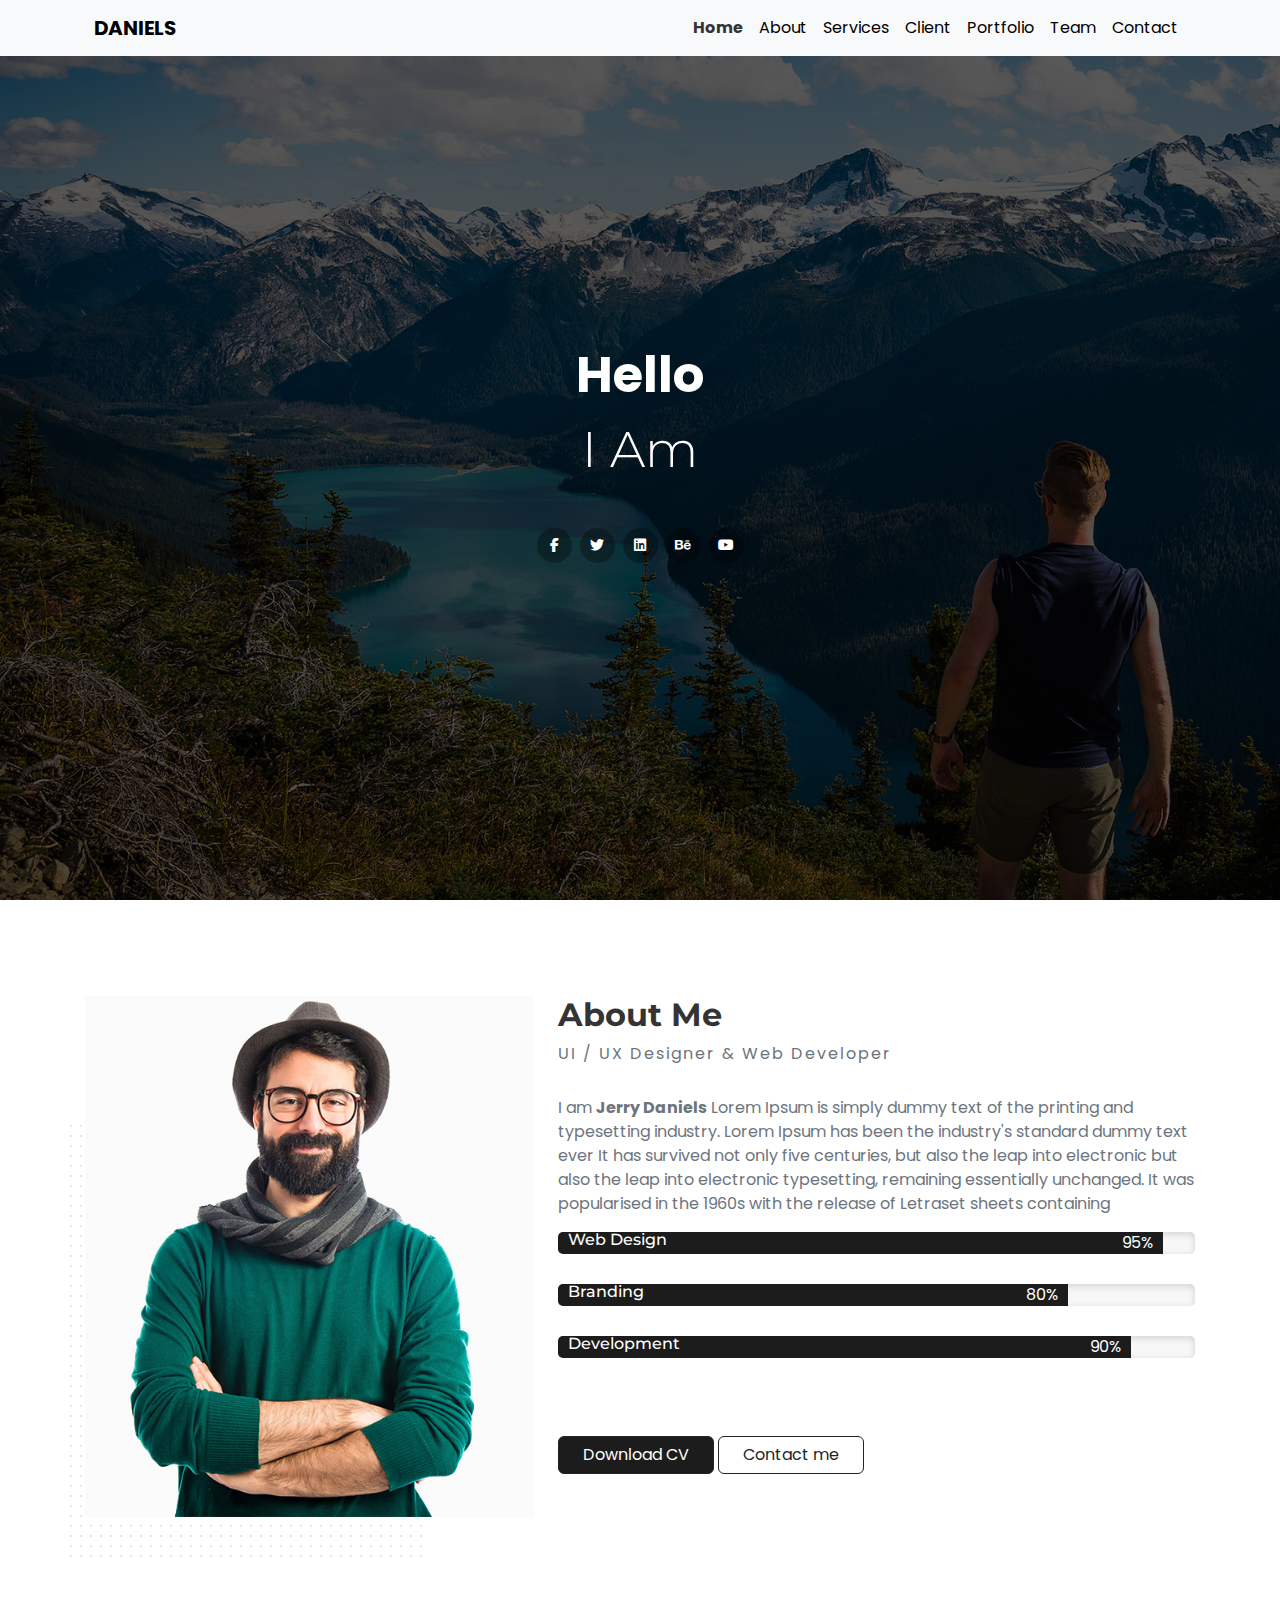
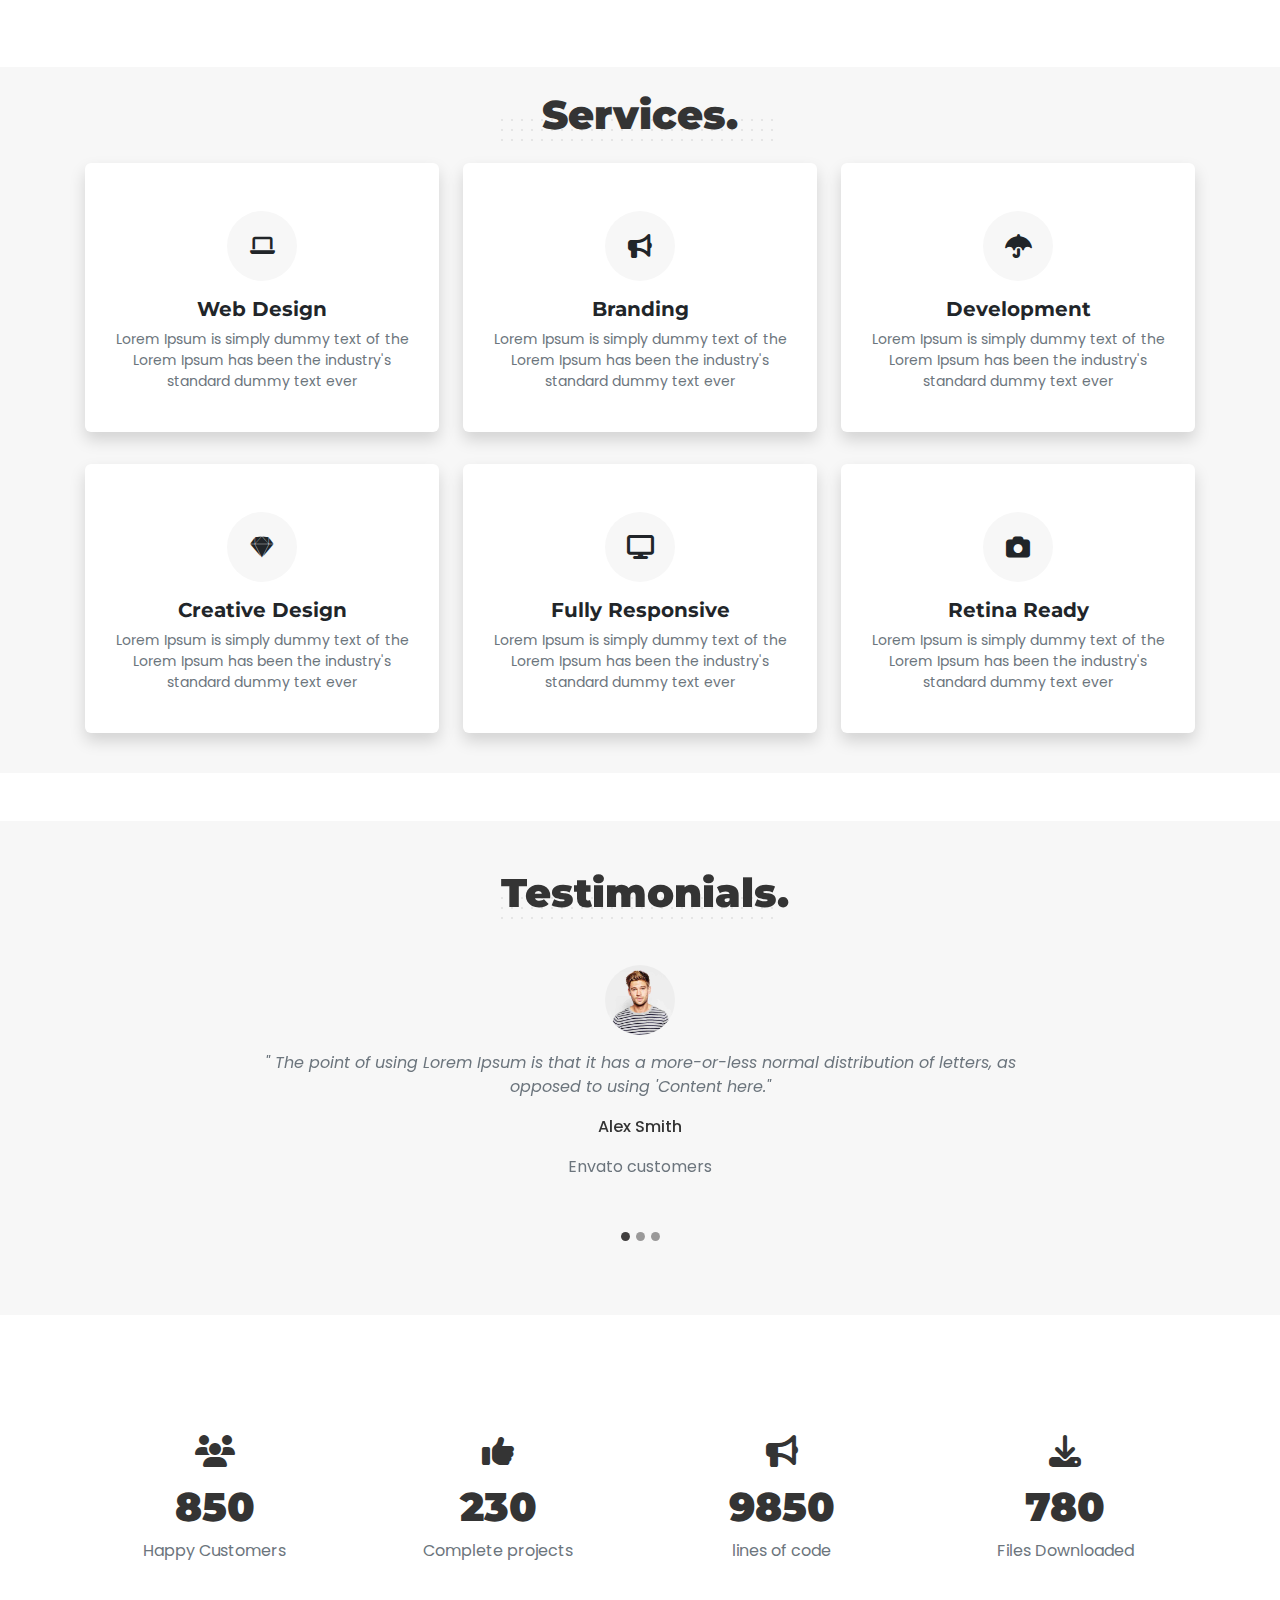
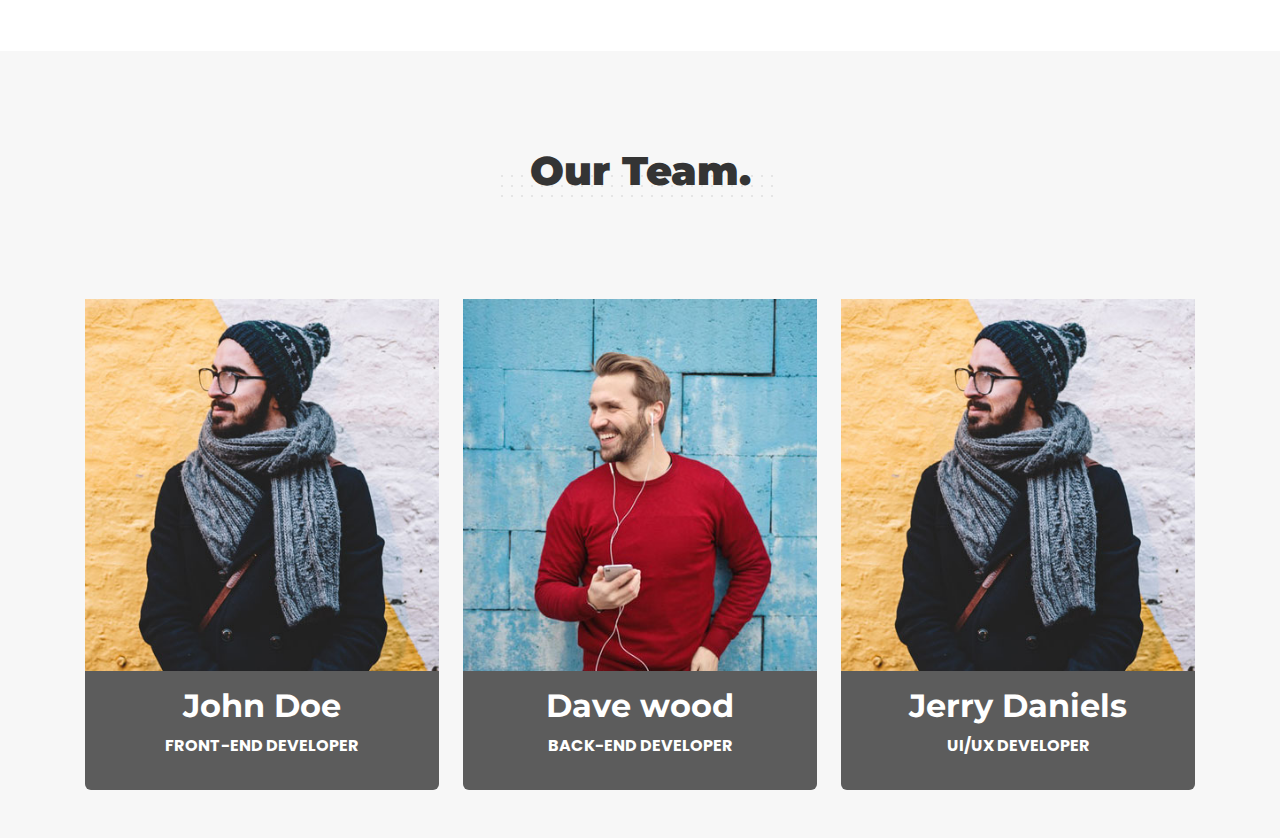
==== index.html @ 7bc870bf "first commit" ====
<!DOCTYPE html>
<html lang="en">
  <head>
    <meta charset="UTF-8" />
    <meta name="viewport" content="width=device-width, initial-scale=1.0" />
    <title>Arbawy Bootstrap WorkShop</title>
    <link rel="shortcut icon" href="photos/logo.jpeg" />
    <!-- fonts -->
    <link rel="preconnect" href="https://fonts.googleapis.com" />
    <link rel="preconnect" href="https://fonts.gstatic.com" crossorigin />
    <link
      href="https://fonts.googleapis.com/css2?family=Montserrat:ital,wght@0,100..900;1,100..900&family=Poppins:ital,wght@0,100;0,200;0,300;0,400;0,500;0,600;0,700;0,800;0,900;1,100;1,200;1,300;1,400;1,500;1,600;1,700;1,800;1,900&display=swap"
      rel="stylesheet"
    />
    <!-- CSS style ------------- -->
    <link rel="stylesheet" href="Css/all.min.css" />
    <link rel="stylesheet" href="Css/bootstrap.min.css" />
    <link rel="stylesheet" href="Css/style.css" />
  </head>
  <body
    data-bs-spy="scroll"
    data-bs-target="#navbar"
    data-bs-offset="0"
    tabindex="0"
  >
    <!-- !=================Start Navbar========================= -->
    <nav id="nav" class="navbar navbar-expand-lg navbar-bg fixed-top">
      <div class="container px-4">
        <a class="navbar-brand fw-bolder text-uppercase" href="#">Daniels</a>
        <button
          class="navbar-toggler"
          type="button"
          data-bs-toggle="collapse"
          data-bs-target="#navbarSupportedContent"
          aria-controls="navbarSupportedContent"
          aria-expanded="false"
          aria-label="Toggle navigation"
        >
          <span class="navbar-toggler-icon"></span>
        </button>
        <div class="collapse navbar-collapse" id="navbarSupportedContent">
          <ul class="navbar-nav ms-auto mb-2 mb-lg-0">
            <li class="nav-item">
              <a class="nav-link active" aria-current="page" href="#home"
                >Home</a
              >
            </li>
            <li class="nav-item">
              <a class="nav-link" href="#about">About</a>
            </li>
            <li class="nav-item">
              <a class="nav-link" href="#services">Services</a>
            </li>
            <li class="nav-item">
              <a class="nav-link" href="#client">Client</a>
            </li>
            <li class="nav-item">
              <a class="nav-link" href="#portfolio">Portfolio</a>
            </li>
            <li class="nav-item">
              <a class="nav-link" href="#team">Team</a>
            </li>
            <li class="nav-item">
              <a class="nav-link" href="#contact">Contact</a>
            </li>
          </ul>
        </div>
      </div>
    </nav>
    <!-- !================End Navbar=================================-->

    <!-- !================Start Header =================================-->
    <header
      class="d-flex justify-content-center align-items-center min-vh-100 flex-column position-relative"
      id="home"
    >
      <div class="content text-center">
        <p class="fw-bolder fs-10 text-white mb-2">Hello</p>
        <div class="heading">
          <h1 class="fs-10 fw-light text-white mb-5">I Am</h1>
        </div>
        <div class="social-icon mt-3 d-flex justify-content-center">
          <div class="icon d-grid mx-1">
            <a href=""
              ><i class="fa-brands fa-facebook-f m-auto text-white"></i
            ></a>
          </div>
          <div class="icon d-grid mx-1 rounded-circle">
            <a href=""
              ><i class="fa-brands fa-twitter m-auto text-white"></i
            ></a>
          </div>
          <div class="icon d-grid mx-1 rounded-circle">
            <a href=""
              ><i class="fa-brands fa-linkedin m-auto text-white"></i
            ></a>
          </div>
          <div class="icon d-grid mx-1">
            <a href=""
              ><i class="fa-brands fa-behance m-auto text-white"></i
            ></a>
          </div>
          <div class="icon d-grid mx-1 rounded-circle">
            <a href=""
              ><i class="fa-brands fa-youtube m-auto text-white"></i
            ></a>
          </div>
        </div>
      </div>
    </header>
    <!-- !================End Header=================================-->

    <!-- !================Start About=================================-->
    <section class="my-5 py-5" id="about">
      <div class="container">
        <div class="row">
          <div class="col-lg-5">
            <div class="about-img mb-30 position-relative pb-4">
              <img src="photos/hero.jpg" class="w-100" alt="A Man with photo" />
            </div>
          </div>
          <div class="col-lg-7">
            <h2 class="fw-bolder fs-2">About Me</h2>
            <p class="text-secondary letter-spacing mb-30">
              UI / UX Designer & Web Developer
            </p>
            <p class="text-secondary">
              I am <span class="fw-bold">Jerry Daniels</span> Lorem Ipsum is
              simply dummy text of the printing and typesetting industry. Lorem
              Ipsum has been the industry's standard dummy text ever It has
              survived not only five centuries, but also the leap into
              electronic but also the leap into electronic typesetting,
              remaining essentially unchanged. It was popularised in the 1960s
              with the release of Letraset sheets containing
            </p>
            <div class="mb-3">
              <div class="custom-progress mb-30">
                <div
                  class="progress-bar-inner d-flex justify-content-between align-items-center"
                  style="width: 95%"
                >
                  <h6>Web Design</h6>
                  <span>95%</span>
                </div>
              </div>
              <div class="custom-progress mb-30">
                <div
                  class="progress-bar-inner d-flex justify-content-between align-items-center"
                  style="width: 80%"
                >
                  <h6>Branding</h6>
                  <span>80%</span>
                </div>
              </div>
              <div class="custom-progress mb-30">
                <div
                  class="progress-bar-inner d-flex justify-content-between align-items-center"
                  style="width: 90%"
                >
                  <h6>Development</h6>
                  <span>90%</span>
                </div>
              </div>
            </div>
            <div class="btns pt-5">
              <button type="button" class="btn btn-dark btn-outline-dark px-4">
                Download CV
              </button>
              <button type="button" class="btn btn-outline-dark px-4">
                Contact me
              </button>
            </div>
          </div>
        </div>
      </div>
    </section>
    <!-- !================End About=================================-->
    <!-- !================Start Services=================================-->
    <section id="services" class="services my-4 py-4 main-bg">
      <div class="container">
        <div class="row g-4">
          <div class="col-sm-12">
            <col-sm-12>
              <div class="main-heading m-auto w-25">
                <h2>Services.</h2>
              </div>
            </col-sm-12>
          </div>
          <div class="col-sm-12 col-md-6 col-lg-4 my-md-3 text-center">
            <div class="card py-4 shadow">
              <div class="icon rounded-circle d-grid mx-auto mt-4">
                <i class="fa-solid fa-laptop fs-5 m-auto"></i>
              </div>
              <div class="card-body">
                <h3 class="card-title fw-bold fs-5">Web Design</h3>
                <p class="card-text text-secondary p-size">
                  Lorem Ipsum is simply dummy text of the Lorem Ipsum has been
                  the industry's standard dummy text ever
                </p>
              </div>
            </div>
          </div>
          <div class="col-sm-12 col-md-6 col-lg-4 my-md-3 text-center">
            <div class="card py-4 shadow">
              <div class="icon rounded-circle d-grid mx-auto mt-4">
                <i class="fa-solid fa-bullhorn fs-4 m-auto"></i>
              </div>
              <div class="card-body">
                <h3 class="card-title fw-bold fs-5">Branding</h3>
                <p class="card-text text-secondary p-size">
                  Lorem Ipsum is simply dummy text of the Lorem Ipsum has been
                  the industry's standard dummy text ever
                </p>
              </div>
            </div>
          </div>
          <div class="col-sm-12 col-md-6 col-lg-4 my-md-3 text-center">
            <div class="card py-4 shadow">
              <div class="icon rounded-circle d-grid mx-auto mt-4">
                <i class="fa-solid fa-umbrella fs-4 m-auto"></i>
              </div>
              <div class="card-body">
                <h3 class="card-title fw-bold fs-5">Development</h3>
                <p class="card-text text-secondary p-size">
                  Lorem Ipsum is simply dummy text of the Lorem Ipsum has been
                  the industry's standard dummy text ever
                </p>
              </div>
            </div>
          </div>
          <div class="col-sm-12 col-md-6 col-lg-4 my-md-3 text-center">
            <div class="card py-4 shadow">
              <div class="icon rounded-circle d-grid mx-auto mt-4">
                <i class="fa-brands fa-sketch fs-4 m-auto"></i>
              </div>
              <div class="card-body">
                <h3 class="card-title fw-bold fs-5">Creative Design</h3>
                <p class="card-text text-secondary p-size">
                  Lorem Ipsum is simply dummy text of the Lorem Ipsum has been
                  the industry's standard dummy text ever
                </p>
              </div>
            </div>
          </div>
          <div class="col-sm-12 col-md-6 col-lg-4 my-md-3 text-center">
            <div class="card py-4 shadow">
              <div class="icon rounded-circle d-grid mx-auto mt-4">
                <i class="fa-solid fa-display fs-4 m-auto"></i>
              </div>
              <div class="card-body">
                <h3 class="card-title fw-bold fs-5">Fully Responsive</h3>
                <p class="card-text text-secondary p-size">
                  Lorem Ipsum is simply dummy text of the Lorem Ipsum has been
                  the industry's standard dummy text ever
                </p>
              </div>
            </div>
          </div>
          <div class="col-sm-12 col-md-6 col-lg-4 my-md-3 text-center">
            <div class="card py-4 shadow">
              <div class="icon rounded-circle d-grid mx-auto mt-4">
                <i class="fa-solid fa-camera fs-4 m-auto"></i>
              </div>
              <div class="card-body">
                <h3 class="card-title fw-bold fs-5">Retina Ready</h3>
                <p class="card-text text-secondary p-size">
                  Lorem Ipsum is simply dummy text of the Lorem Ipsum has been
                  the industry's standard dummy text ever
                </p>
              </div>
            </div>
          </div>
        </div>
      </div>
    </section>
    <!-- !================End Services=================================-->

    <!-- !================Start porfolio=================================-->
    <!-- <section class="portfolio" id="portfolio">
      <div class="container">
      <div class="row">
        
        <col-sm-12>
          <div class="main-heading m-auto w-25">
            <h2>Testimonials.</h2>
          </div>
        </col-sm-12>
      </div>
        <ul
          class="nav nav-underline mb-5 justify-content-center"
          id="pills-tab"
          role="tablist"
        >
          <li class="mx-2 nav-item fw-bold" role="presentation">
            <button
              class="nav-link active"
              id="all-tab"
              data-bs-toggle="pill"
              data-bs-target="#all"
              type="button"
              role="tab"
              aria-controls="all"
              aria-selected="true"
            >
              All
            </button>
          </li>
          <li class="mx-2 nav-item fw-bold" role="presentation">
            <button
              class="nav-link"
              id="Brand-tab"
              data-bs-toggle="pill"
              data-bs-target="#Brand"
              type="button"
              role="tab"
            >
              Brand
            </button>
          </li>
          <li class="mx-2 nav-item fw-bold" role="presentation">
            <button
              class="nav-link"
              id="design-tab"
              data-bs-toggle="pill"
              data-bs-target="#design"
              type="button"
              role="tab"
              aria-controls="design"
              aria-selected="false"
            >
              Design
            </button>
          </li>

          <li class="mx-2 nav-item fw-bold" role="presentation">
            <button
              class="nav-link"
              id="Graphic-tab"
              data-bs-toggle="pill"
              data-bs-target="#graphic"
              type="button"
              role="tab"
              aria-controls="Graphic"
              aria-selected="false"
            >
              graphic
            </button>
          </li>
        </ul>
        <div class="tab-content" id="pills-tabContent">
          <div
            class="tab-pane fade show active"
            id="all"
            role="tabpanel"
            aria-labelledby="all-tab"
            tabindex="0"
          >
            <div class="row g-4">
              <div class="col-md-4 col-sm-6">
                <div class="img position-relative">
                  <img src="photos/portfolio/1.jpg" class="w-100" alt="" />
                  <div class="layer">
                    <div class="caption">
                      <h2 class="fw-bold fs-6">Web Design</h2>
                      <div
                        class="social-icon d-flex justify-content-center align-items-center"
                      >
                        <div class="icon d-grid text-center mx-1">
                          <a href=""><i class="fa-solid fa-link m-auto"></i></a>
                        </div>
                        <div class="icon d-grid text-center mx-1">
                          <a href=""
                            ><i
                              class="fa-solid fa-magnifying-glass-plus m-auto"
                            ></i
                          ></a>
                        </div>
                      </div>
                    </div>
                  </div>
                </div>
              </div>
              <div class="col-md-4 col-sm-6">
                <div class="img position-relative">
                  <img src="photos/portfolio/2.jpg" class="w-100" alt="" />
                  <div class="layer">
                    <div class="caption">
                      <h2 class="fw-bold fs-6">Web Design</h2>
                      <div
                        class="social-icon d-flex justify-content-center align-items-center"
                      >
                        <div class="icon d-grid text-center mx-1">
                          <a href=""><i class="fa-solid fa-link m-auto"></i></a>
                        </div>
                        <div class="icon d-grid text-center mx-1">
                          <a href=""
                            ><i
                              class="fa-solid fa-magnifying-glass-plus m-auto"
                            ></i
                          ></a>
                        </div>
                      </div>
                    </div>
                  </div>
                </div>
              </div>
              <div class="col-md-4 col-sm-6">
                <div class="img position-relative">
                  <img src="photos/portfolio/3.jpg" class="w-100" alt="" />
                  <div class="layer">
                    <div class="caption">
                      <h2 class="fw-bold fs-6">Web Design</h2>
                      <div
                        class="social-icon d-flex justify-content-center align-items-center"
                      >
                        <div class="icon d-grid text-center mx-1">
                          <a href=""><i class="fa-solid fa-link m-auto"></i></a>
                        </div>
                        <div class="icon d-grid text-center mx-1">
                          <a href=""
                            ><i
                              class="fa-solid fa-magnifying-glass-plus m-auto"
                            ></i
                          ></a>
                        </div>
                      </div>
                    </div>
                  </div>
                </div>
              </div>
              <div class="col-md-4 col-sm-6">
                <div class="img position-relative">
                  <img src="photos/portfolio/4.jpg" class="w-100" alt="" />
                  <div class="layer">
                    <div class="caption">
                      <h2 class="fw-bold fs-6">Web Design</h2>
                      <div
                        class="social-icon d-flex justify-content-center align-items-center"
                      >
                        <div class="icon d-grid text-center mx-1">
                          <a href=""><i class="fa-solid fa-link m-auto"></i></a>
                        </div>
                        <div class="icon d-grid text-center mx-1">
                          <a href=""
                            ><i
                              class="fa-solid fa-magnifying-glass-plus m-auto"
                            ></i
                          ></a>
                        </div>
                      </div>
                    </div>
                  </div>
                </div>
              </div>
              <div class="col-md-4 col-sm-6">
                <div class="img position-relative">
                  <img src="photos/portfolio/5.jpg" class="w-100" alt="" />
                  <div class="layer">
                    <div class="caption">
                      <h2 class="fw-bold fs-6">Web Design</h2>
                      <div
                        class="social-icon d-flex justify-content-center align-items-center"
                      >
                        <div class="icon d-grid text-center mx-1">
                          <a href=""><i class="fa-solid fa-link m-auto"></i></a>
                        </div>
                        <div class="icon d-grid text-center mx-1">
                          <a href=""
                            ><i
                              class="fa-solid fa-magnifying-glass-plus m-auto"
                            ></i
                          ></a>
                        </div>
                      </div>
                    </div>
                  </div>
                </div>
              </div>
              <div class="col-md-4 col-sm-6">
                <div class="img position-relative">
                  <img src="photos/portfolio/6.jpg" class="w-100" alt="" />
                  <div class="layer">
                    <div class="caption">
                      <h2 class="fw-bold fs-6">Web Design</h2>
                      <div
                        class="social-icon d-flex justify-content-center align-items-center"
                      >
                        <div class="icon d-grid text-center mx-1">
                          <a href=""><i class="fa-solid fa-link m-auto"></i></a>
                        </div>
                        <div class="icon d-grid text-center mx-1">
                          <a href=""
                            ><i
                              class="fa-solid fa-magnifying-glass-plus m-auto"
                            ></i
                          ></a>
                        </div>
                      </div>
                    </div>
                  </div>
                </div>
              </div>
            </div>
          </div>
        </div>
        <div
          class="tab-pane fade"
          id="Brand"
          role="tabpanel"
          aria-labelledby="Brand-tab"
          tabindex="0"
        >
          <div class="row g-4">
            <div class="col-md-4 col-sm-6">
              <div class="img position-relative">
                <img src="photos/portfolio/4.jpg" class="w-100" alt="" />
                <div class="layer">
                  <div class="caption">
                    <h2 class="fw-bold fs-6">Web Design</h2>
                    <div
                      class="social-icon d-flex justify-content-center align-items-center"
                    >
                      <div class="icon d-grid text-center mx-1">
                        <a href=""><i class="fa-solid fa-link m-auto"></i></a>
                      </div>
                      <div class="icon d-grid text-center mx-1">
                        <a href=""
                          ><i
                            class="fa-solid fa-magnifying-glass-plus m-auto"
                          ></i
                        ></a>
                      </div>
                    </div>
                  </div>
                </div>
              </div>
            </div>

            <div class="col-md-4 col-sm-6">
              <div class="img position-relative">
                <img src="photos/portfolio/6.jpg" class="w-100" alt="" />
                <div class="layer">
                  <div class="caption">
                    <h2 class="fw-bold fs-6">Web Design</h2>
                    <div
                      class="social-icon d-flex justify-content-center align-items-center"
                    >
                      <div class="icon d-grid text-center mx-1">
                        <a href=""><i class="fa-solid fa-link m-auto"></i></a>
                      </div>
                      <div class="icon d-grid text-center mx-1">
                        <a href=""
                          ><i
                            class="fa-solid fa-magnifying-glass-plus m-auto"
                          ></i
                        ></a>
                      </div>
                    </div>
                  </div>
                </div>
              </div>
            </div>
          </div>
        </div>
      </div>
    </section> -->

    <!-- !================End portfolio=================================-->
    <!-- !================Start Client=================================-->
    <section class="my-5 main-bg py-5" id="client">
      <div class="container">
        <div class="main-heading m-auto w-25">
          <h2>Testimonials.</h2>
        </div>

        <div
          id="carouselExampleIndicators"
          class="carousel slide"
          data-bs-ride="carousel"
        >
          <div class="carousel-indicators">
            <button
              type="button"
              data-bs-target="#carouselExampleIndicators"
              data-bs-slide-to="0"
              class="active"
              aria-current="true"
              aria-label="Slide 1"
            ></button>
            <button
              type="button"
              data-bs-target="#carouselExampleIndicators"
              data-bs-slide-to="1"
              aria-label="Slide 2"
            ></button>
            <button
              type="button"
              data-bs-target="#carouselExampleIndicators"
              data-bs-slide-to="2"
              aria-label="Slide 3"
            ></button>
          </div>
          <div class="carousel-inner pb-5">
            <div class="carousel-item active" data-bs-interval="3000">
              <div
                class="d-flex flex-column align-items-center justify-content-center active text-center py-4"
              >
                <img
                  src="photos/1_New1.jpg"
                  style="width: 70px"
                  class="rounded-circle py-3"
                  alt=""
                />
                <p class="fs-6 p-w text-secondary fst-italic">
                  " The point of using Lorem Ipsum is that it has a more-or-less
                  normal distribution of letters, as opposed to using 'Content
                  here."
                </p>
                <p class="fw-medium">Alex Smith</p>
                <p class="text-secondary">Envato customers</p>
              </div>
            </div>
            <div class="carousel-item" data-bs-interval="3000">
              <div
                class="d-flex flex-column align-items-center justify-content-center active text-center py-4"
              >
                <img
                  src="photos/1_New1.jpg"
                  style="width: 70px"
                  class="rounded-circle py-3"
                  alt=""
                />
                <p class="fs-6 p-w text-secondary fst-italic">
                  " The point of using Lorem Ipsum is that it has a more-or-less
                  normal distribution of letters, as opposed to using 'Content
                  here."
                </p>
                <p class="fw-medium">Alex Smith</p>
                <p class="text-secondary">Envato customers</p>
              </div>
            </div>
            <div class="carousel-item" data-bs-interval="3000">
              <div
                class="d-flex flex-column align-items-center justify-content-center active text-center py-4"
              >
                <img
                  src="photos/1_New1.jpg"
                  style="width: 70px"
                  class="rounded-circle py-3"
                  alt=""
                />
                <p class="fs-6 p-w text-secondary fst-italic">
                  " The point of using Lorem Ipsum is that it has a more-or-less
                  normal distribution of letters, as opposed to using 'Content
                  here."
                </p>
                <p class="fw-medium">Alex Smith</p>
                <p class="text-secondary">Envato customers</p>
              </div>
            </div>
          </div>
        </div>
      </div>
    </section>
    <!-- !================End Client=================================-->
    <!-- !================Start Details=================================-->
    <section class="py-5">
      <div class="container">
        <div class="row gy-3">
          <div class="col-lg-3 col-md-6 col-sm-12">
            <div
              class="detail d-flex flex-column py-4 text-center justify-content-center align-items-center"
            >
              <i class="fa-solid fa-users mb-3 fa-2x"></i>
              <strong> <h4 class="fw-bolder fs-1 h1">850</h4></strong>
              <p class="text-secondary fs-6">Happy Customers</p>
            </div>
          </div>
          <div class="col-lg-3 col-md-6 col-sm-12">
            <div
              class="detail d-flex flex-column py-4 text-center justify-content-center align-items-center"
            >
              <i class="fa-solid fa-thumbs-up mb-3 fa-2x"></i>
              <strong> <h4 class="fw-bolder fs-1 h1">230</h4></strong>
              <p class="text-secondary fs-6">Complete projects</p>
            </div>
          </div>
          <div class="col-lg-3 col-md-6 col-sm-12">
            <div
              class="detail d-flex flex-column py-4 text-center justify-content-center align-items-center"
            >
              <i class="fa-solid fa-bullhorn mb-3 fa-2x"></i>
              <strong> <h4 class="fw-bolder fs-1 h1">9850</h4></strong>
              <p class="text-secondary fs-6">lines of code</p>
            </div>
          </div>
          <div class="col-lg-3 col-md-6 col-sm-12">
            <div
              class="detail d-flex flex-column py-4 text-center justify-content-center align-items-center"
            >
              <i class="fa-solid fa-download mb-3 fa-2x"></i>
              <strong> <h4 class="fw-bolder fs-1 h1">780</h4></strong>
              <p class="text-secondary fs-6">Files Downloaded</p>
            </div>
          </div>
        </div>
      </div>
    </section>
    <!-- !================End  Details==================================-->
    <!-- !================Start Team==================================-->
    <section id="team" class="py-5 main-bg">
      <div class="container">
        <div class="main-heading m-auto w-25 py-5 mb-5">
          <h2>Our Team.</h2>
        </div>
        <div class="row g-4">
          <div class="col-md-4 col-sm-6">
            <div class="team rounded-2">
              <div class="img position-relative">
                <img src="photos/1.jpg" class="w-100" alt="" />
                <div class="layer">
                  <ul class="list-inline d-flex justify-content-center gap-2">
                    <li>
                      <a href="#"><i class="fa-brands fa-facebook"></i></a>
                    </li>
                    <li>
                      <a href="#"><i class="fa-brands fa-twitter"></i></a>
                    </li>
                    <li>
                      <a href="#"><i class="fa-brands fa-pinterest"></i></a>
                    </li>
                    <li>
                      <a href="#"><i class="fa-brands fa-linkedin"></i></a>
                    </li>
                  </ul>
                </div>
              </div>
              <div class="team-caption text-center text-white py-3">
                <h2 class="fw-bold f4-3">John Doe</h2>
                <p class="fw-bold text-uppercase f5-3">Front-end Developer</p>
              </div>
            </div>
          </div>
          <div class="col-md-4 col-sm-6">
            <div class="team rounded-2">
              <div class="img position-relative">
                <img src="photos/2.jpg" class="w-100" alt="" />
                <div class="layer">
                  <ul class="list-inline d-flex justify-content-center gap-2">
                    <li>
                      <a href="#"><i class="fa-brands fa-facebook"></i></a>
                    </li>
                    <li>
                      <a href="#"><i class="fa-brands fa-twitter"></i></a>
                    </li>
                    <li>
                      <a href="#"><i class="fa-brands fa-pinterest"></i></a>
                    </li>
                    <li>
                      <a href="#"><i class="fa-brands fa-linkedin"></i></a>
                    </li>
                  </ul>
                </div>
              </div>
              <div class="team-caption text-center text-white py-3">
                <h2 class="fw-bold f4-3">Dave wood</h2>
                <p class="fw-bold text-uppercase f5-3">back-end Developer</p>
              </div>
            </div>
          </div>
          <div class="col-md-4 col-sm-6">
            <div class="team rounded-2">
              <div class="img position-relative">
                <img src="photos/1.jpg" class="w-100" alt="" />
                <div class="layer">
                  <ul class="list-inline d-flex justify-content-center gap-2">
                    <li>
                      <a href="#"><i class="fa-brands fa-facebook"></i></a>
                    </li>
                    <li>
                      <a href="#"><i class="fa-brands fa-twitter"></i></a>
                    </li>
                    <li>
                      <a href="#"><i class="fa-brands fa-pinterest"></i></a>
                    </li>
                    <li>
                      <a href="#"><i class="fa-brands fa-linkedin"></i></a>
                    </li>
                  </ul>
                </div>
              </div>
              <div class="team-caption text-center text-white py-3">
                <h2 class="fw-bold f4-3">Jerry Daniels</h2>
                <p class="fw-bold text-uppercase f5-3">UI/UX Developer</p>
              </div>
            </div>
          </div>
        </div>
      </div>
    </section>
    <!-- !================End  Team==================================-->

    <!-- !================Start Work =================================-->

    <!-- <section class="my-5 py-5 main-bg work" id="blog">
      <div class="container">
        <div class="main-heading text-center">
          <h2 class="pb-2">Our <span class="fw-bold fs-2">Blogs </span></h2>
          <p class="text-secondary p-w mx-auto">
            It is a long established fact that a reader will be of a page when
            established fact looking at its layout.
          </p>
        </div>
        <div class="row py-4">
          <div class="col-md-4">
            <div class="card p-2">
              <img
                src="photos/blog-1.jpg"
                class="card-img-top w-100"
                alt="bloger"
              />
              <div class="card-body">
                <h2 class="card-title fw-bold fs-4">
                  There are many variations
                </h2>
                <p class="text-secondary">
                  11 March 2018 By <span class="main-color">Arbawy</span>
                </p>
                <p class="text-secondary">
                  Sit sagittis vulputate laoreet sodales tortor nulla lobortis
                  bibendum netus primis fames. Lobortis ultricies
                </p>

                <a
                  href="#"
                  class="fw-bold ps-2 text-decoration-none text-secondary"
                  >Read More ....</a
                >
              </div>
            </div>
          </div>
          <div class="col-md-4">
            <div class="card p-2">
              <img
                src="photos/blog-2.jpg"
                class="card-img-top w-100"
                alt="bloger"
              />
              <div class="card-body">
                <h2 class="card-title fw-bold fs-4">
                  There are many variations
                </h2>
                <p class="text-secondary">
                  11 March 2018 By <span class="main-color">Arbawy</span>
                </p>
                <p class="text-secondary">
                  Sit sagittis vulputate laoreet sodales tortor nulla lobortis
                  bibendum netus primis fames. Lobortis ultricies
                </p>

                <a
                  href="#"
                  class="fw-bold ps-2 text-decoration-none text-secondary"
                  >Read More ....</a
                >
              </div>
            </div>
          </div>
          <div class="col-md-4">
            <div class="card p-2">
              <img
                src="photos/blog-3.jpg"
                class="card-img-top w-100"
                alt="bloger"
              />
              <div class="card-body">
                <h2 class="card-title fw-bold fs-4">
                  There are many variations
                </h2>
                <p class="text-secondary">
                  11 March 2018 By <span class="main-color">Arbawy</span>
                </p>
                <p class="text-secondary">
                  Sit sagittis vulputate laoreet sodales tortor nulla lobortis
                  bibendum netus primis fames. Lobortis ultricies
                </p>

                <a
                  href="#"
                  class="fw-bold ps-2 text-decoration-none text-secondary"
                  >Read More ....</a
                >
              </div>
            </div>
          </div>
        </div>
      </div>
    </section> -->
    <!-- !================End Work =================================-->
    <script src="js/bootstrap.bundle.min.js"></script>
  </body>
</html>
---- Css/style.css ----
/* ====================global classes===================== */
:root {
  --main-color: #343434;
  --main-bg: #f7f7f7;
  --nav-bg: #f8f9fa;
}
.main-color {
  color: var(--main-color);
}
.main-bg {
  background-color: var(--main-bg);
}

body {
  font-family: "Poppins", sans-serif;
  color: var(--main-color);
}
h1,
h2,
h3,
h4,
h5,
h6 {
  font-family: "Montserrat", sans-serif;
}
html {
  scroll-behavior: smooth;
}
.top-25 {
  top: 25%;
}
.p-w {
  max-width: 800px;
}
.p-size {
  font-size: 14px;
}
.mb-30 {
  margin-bottom: 30px;
}
.letter-spacing {
  letter-spacing: 2px;
}
.main-heading {
  margin-bottom: 80px;
  text-align: center;
  position: relative;
}

.main-heading h2 {
  font-size: 40px;

  position: relative;
  color: var(--main-color);

  z-index: 4;
  font-weight: 900;
}
.main-heading h2::after {
  content: " ";
  right: 0;
  height: 30px;
  position: absolute;
  background-image: url(../photos/dots.png);
  background-repeat: repeat;
  left: 0;
  bottom: -10px;
  z-index: -1;
}

/* ===============Navbar================================ */
.navbar-bg {
  background-color: var(--nav-bg);
}
a.nav-link {
  transition: color 0.5s;
  color: rgb(0, 0, 0);
}
#nav .nav-link:focus,
#nav .nav-link:hover,
#nav .navbar-nav .nav-link.active,
#nav .navbar-nav .nav-link.show {
  color: var(--main-color);
}
#nav .nav-link:focus,
#nav .navbar-nav .nav-link.active {
  font-weight: bold;
}
/* ==================End Navbar================= */

/* ==================Start header ================= */
header {
  background-image: linear-gradient(
      to bottom,
      rgba(0, 0, 0, 0.65),
      rgba(0, 0, 0, 0.65)
    ),
    url("../photos/bg.jpg");

  background-position: 0px 0px;
  background-size: cover;
}
.fs-10 {
  font-size: 50px;
}
header h1::after {
  content: " ";
  font-weight: 500;
  animation: typing 5s alternate infinite;
}
@keyframes typing {
  0% {
    content: "|";
  }
  3% {
    content: "M|";
  }
  5% {
    content: "Mo|";
  }
  7% {
    content: "Moh|";
  }
  10% {
    content: "Moha|";
  }
  13% {
    content: "Moham|";
  }
  15% {
    content: "Mohamed|";
  }
  17% {
    content: "Mohame|";
  }
  20% {
    content: "Moham|";
  }
  24% {
    content: "Moha|";
  }
  28% {
    content: "Moh|";
  }
  34% {
    content: "Mo|";
  }
  38% {
    content: "M|";
  }
  40% {
    content: "|";
  }
  44% {
    content: "D|";
  }
  48% {
    content: "Dev|";
  }
  52% {
    content: "Develo|";
  }
  58% {
    content: "Developer|";
  }
  60% {
    content: "Develo|";
  }
  64% {
    content: "Deve|";
  }
  68% {
    content: "De|";
  }
  71% {
    content: "|";
  }
  75% {
    content: "De|";
  }
  77% {
    content: "Desi|";
  }
  80% {
    content: "Design|";
  }
  85% {
    content: "Designer|";
  }
  88% {
    content: "Desig|";
  }
  90% {
    content: "Des|";
  }
  95% {
    content: "De|";
  }
  100% {
    content: "|";
  }
}
header .icon {
  font-size: 14px;
  width: 35px;
  height: 35px;
  line-height: 35px;
  border-radius: 50%;
  background: rgba(0, 0, 0, 0.3);
}

/* ==================End header================= */
/* ==================Start About================= */
#about .about-img::after {
  content: "";
  width: 80%;
  height: 80%;
  position: absolute;
  left: -15px;
  bottom: -20px;
  background-image: url(../photos/dots.png);
  background-repeat: repeat;
  z-index: -1;
}
.custom-progress {
  width: 100%;

  border-radius: 5px;
  background: #f7f7f7;

  overflow: hidden;
  box-shadow: 0px 2px 7px rgba(0, 0, 0, 0.15) inset;
  height: 22px;
  color: #fff;

  display: flex;
  align-items: center;
  justify-content: space-between;
}
.progress-bar-inner {
  background-color: #1c1c1c;
  height: 100%;
  padding-inline: 10px;
}
.btn-dark {
  background-color: #1c1c1c;
  color: white;
}
.btn-dark:hover {
  background-color: transparent;
  color: black;
}
@media screen and (max-width: 991px) {
  #about .about-img {
    margin-bottom: 80px !important;
  }
}

/* ==================End About================= */
/* ==================Start services -====================== */
.card {
  border: none;
}
.services .card .icon {
  width: 70px;
  height: 70px;
  background-color: var(--main-bg);

  transition: 0.3s;
}
.services .card:hover .icon {
  background-color: black;
  color: white;
}

/* ==================End services -====================== */
/* ==================Start Client================= */
.carousel-indicators .active {
  background-color: var(--main-color);
}

.carousel-indicators [data-bs-target] {
  padding: 2px;
  width: 5px;
  height: 5px;
  border-radius: 50%;

  background-color: #403e3e;
}
/* ==================End Client================= */
/* ==================Start portfolio================= */
#portfolio .nav-pills .nav-link.active,
.nav-pills .show > .nav-link {
  color: white;
  border-radius: 50px;
}
.nav-underline .nav-link:focus {
  border-bottom-color: currentcolor;
}
.nav-underline .nav-link:hover {
  border-bottom: white;
}
.nav-link,
.nav-link:focus,
.nav-link:hover {
  color: black;
}

.layer {
  position: absolute;
  top: 5px;
  left: 5px;
  right: 5px;
  bottom: 5px;
  background: rgba(255, 255, 255, 0.95);
  opacity: 0;

  transition: all 0.5s;
  z-index: 2;

  transform: translateY(10px);
}
.portfolio .img:hover .layer {
  opacity: 1;

  transform: translateY(0);
}
.layer .caption {
  text-align: center;
  position: absolute;
  top: 50%;
  width: 100%;
  left: 0;
  transform: translatey(-50%);
}

.portfolio .layer .icon {
  font-size: 14px;
  width: 35px;
  height: 35px;
  line-height: 35px;
  border-radius: 50%;
  background: rgb(0, 0, 0);
  transition: 0.5s;
  border: 1px;
}
.portfolio .layer .icon a {
  color: white;
  transition: 0.5s;
}
.portfolio .layer .icon:hover a {
  color: black;
}
.portfolio .layer .icon:hover {
  background-color: rgb(255, 255, 255);

  border: 1px black solid;
}

/* ==================End portfolio================= */
/* ==================Start Work================= */

/* ==================End Work================= */
/* ==================Start Work================= */

.team {
  background-color: rgba(52, 52, 52, 0.8);
}

.team:hover .layer {
  cursor: pointer;
  opacity: 1;
  transform: rotateY(0deg) scale(1, 1);
}
.img {
  overflow: hidden;
  position: relative;
}

.img:hover img {
  transform: scale(1.2);
}
.img img {
  transition: all 0.4s ease 0s;
}
.img {
  overflow: hidden;
}
.team .img:hover img {
  scale: 1.2;
}
.team img {
  transition: 0.5s;
}

.img .layer {
  background-color: rgba(255, 255, 255, 0.95);
  position: absolute;
  text-align: center;
  inset: 5px;
  opacity: 0;
  transition: 0.5s;
  transform: rotateY(180deg) scale(0.5, 0.5);
}
.img .layer ul {
  text-align: center;
  position: relative;
  top: 175px;
}
.img .layer ul li a {
  border: 1px solid #000;
  color: #fff;
  background-color: #000;
  display: block;
  font-size: 20px;
  height: 40px;
  width: 40px;
  line-height: 40px;
  text-align: center;
  border-radius: 50%;
}
.img .layer ul li a:hover {
  background-color: #fff;
  color: #000;
  border: 1px solid #000;
}
/* ==================End Work================= */
/* ==================Start Work================= */

/* ==================End Work================= */
.container {
  padding-right: 15px;
  padding-left: 15px;
  margin-right: auto;
  margin-left: auto;
}
@media (min-width: 768px) {
  .container {
    width: 750px;
  }
}
@media (min-width: 992px) {
  .container {
    width: 970px;
  }
}
@media (min-width: 1200px) {
  .container {
    width: 1170px;
  }
}
.container-fluid {
  padding-right: 15px;
  padding-left: 15px;
  margin-right: auto;
  margin-left: auto;
}
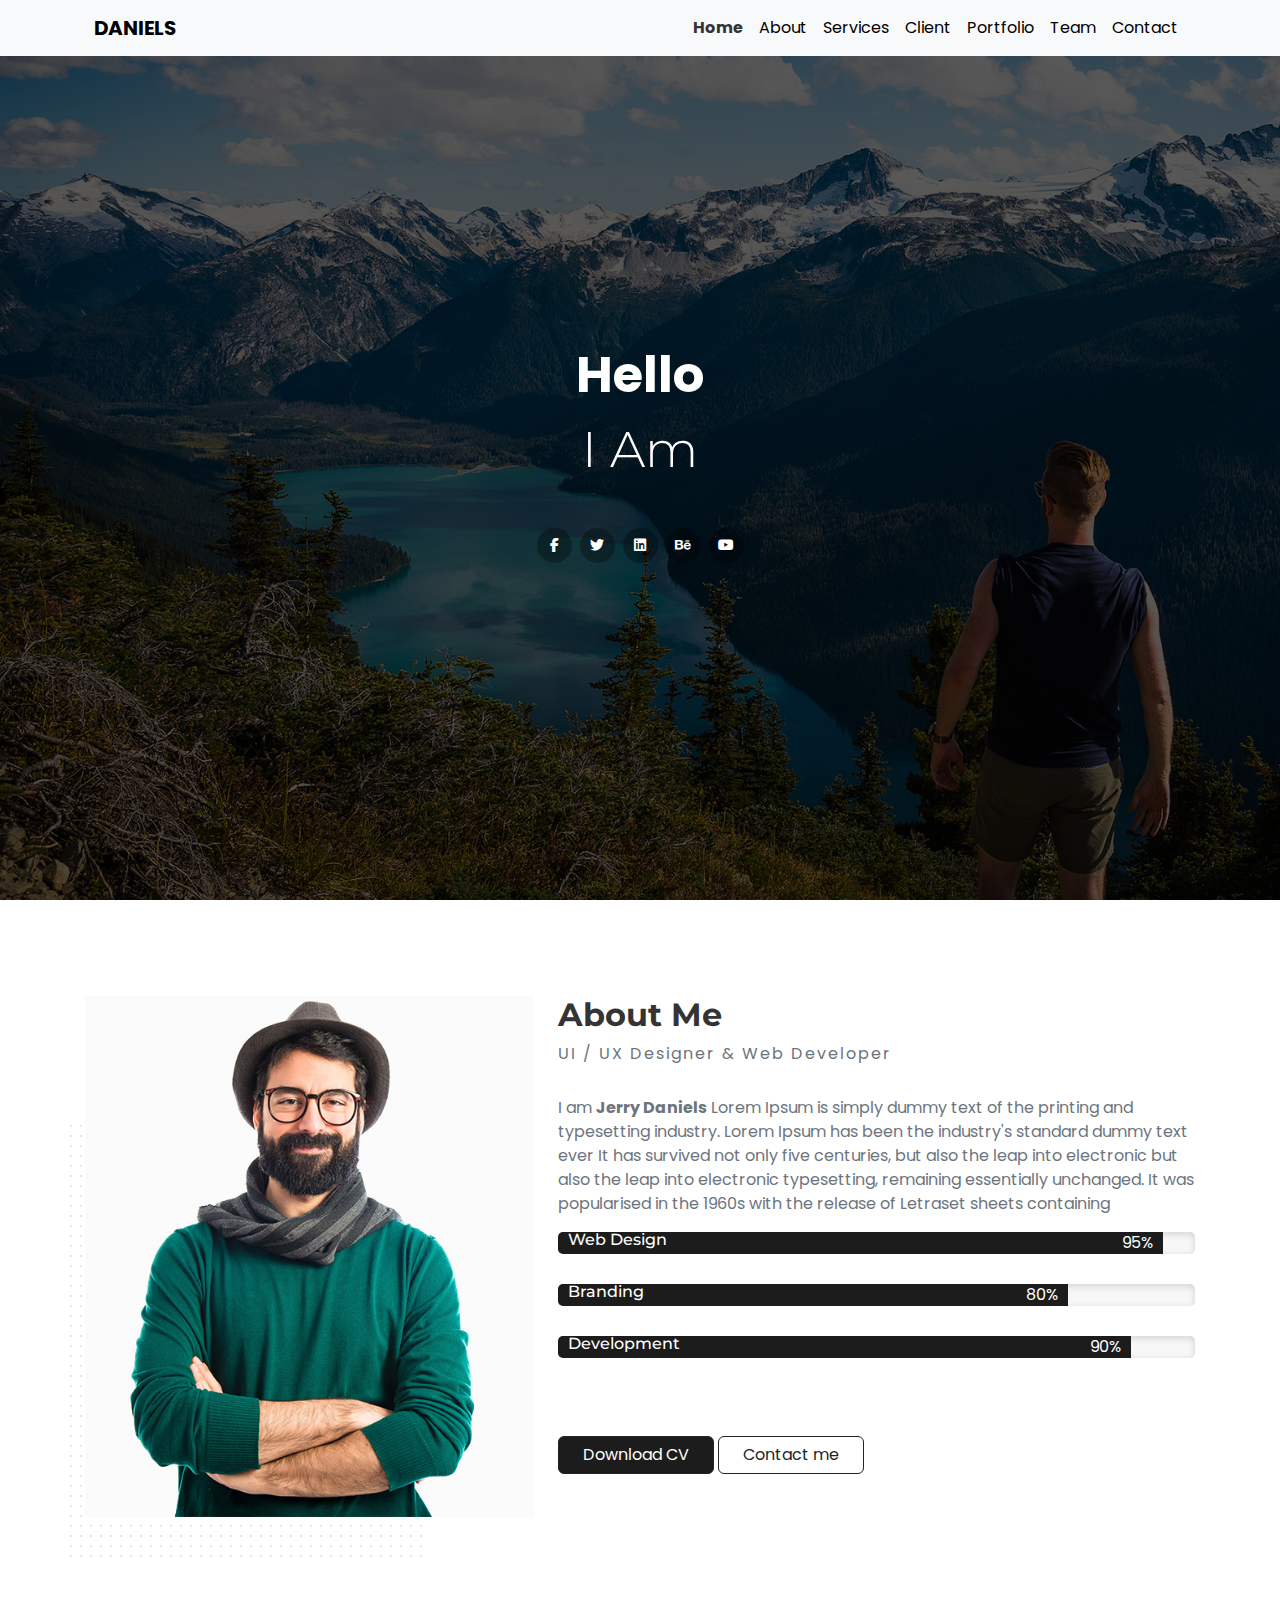
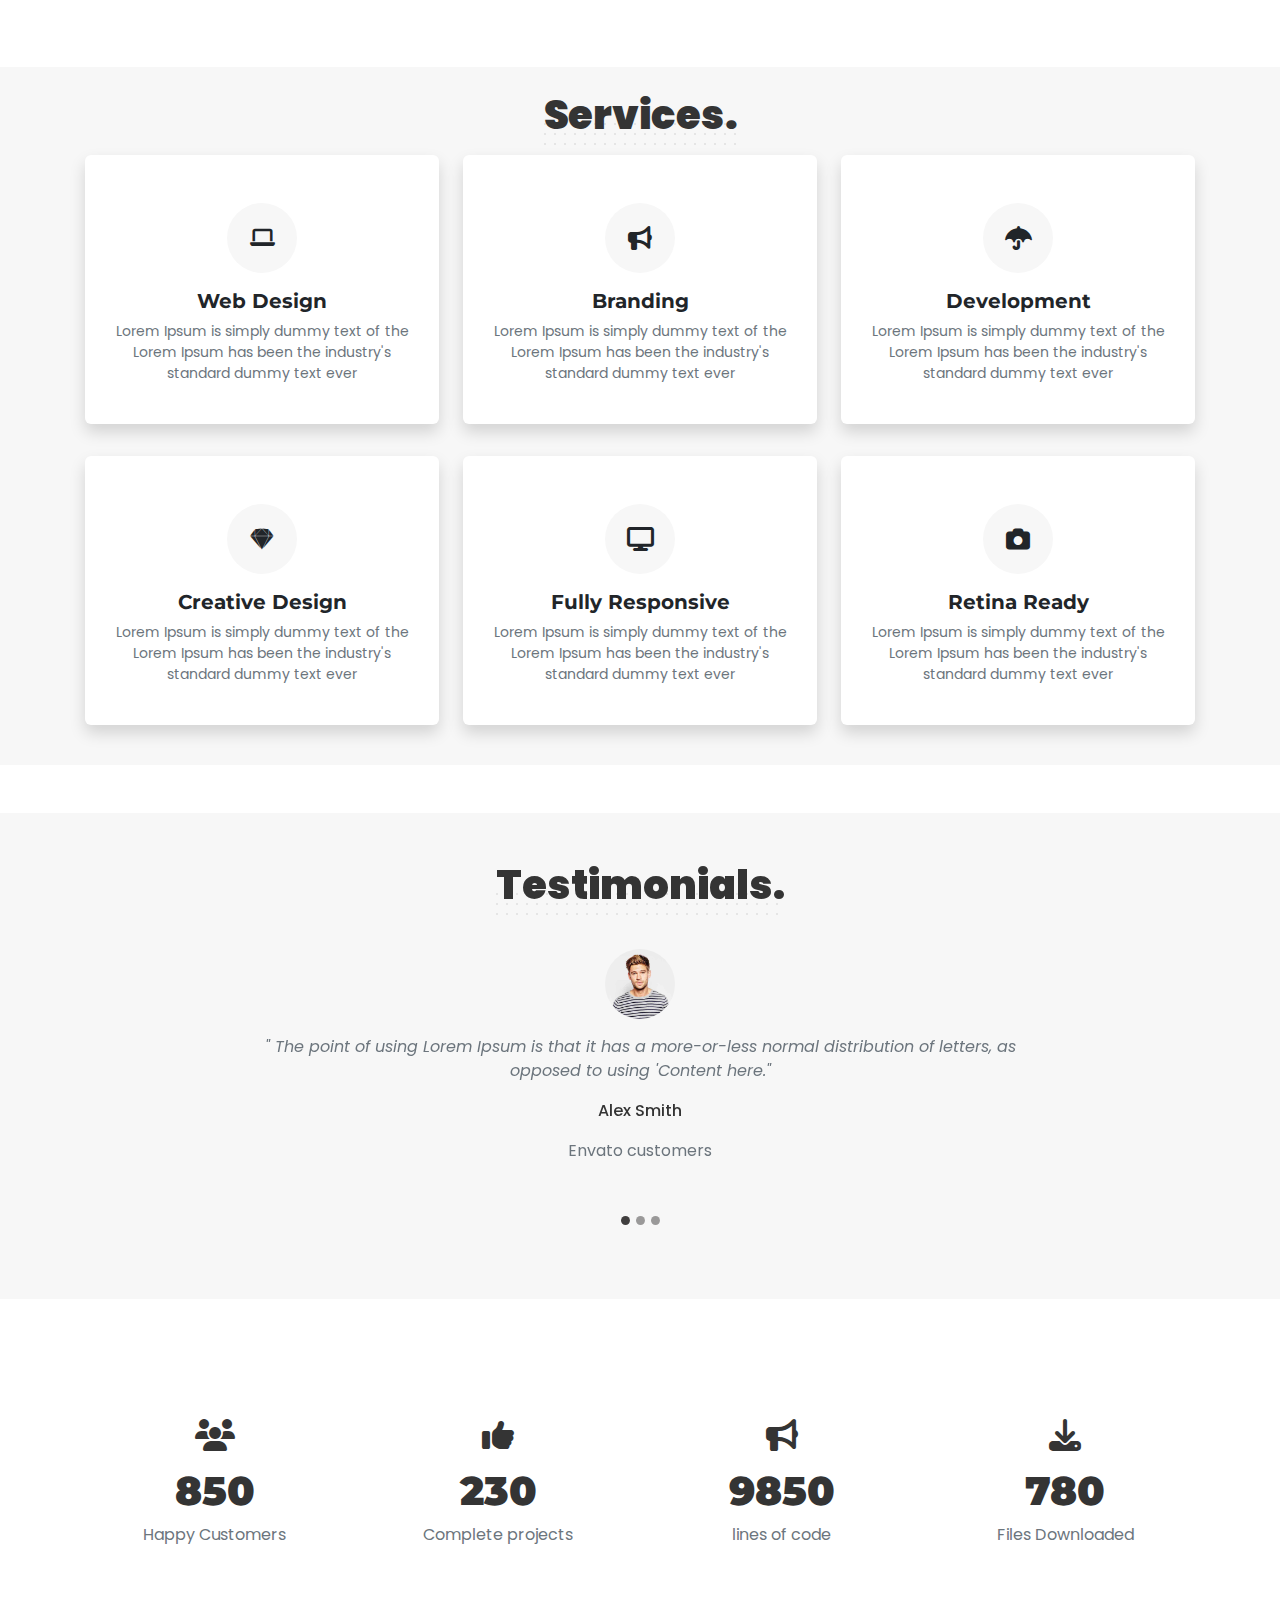
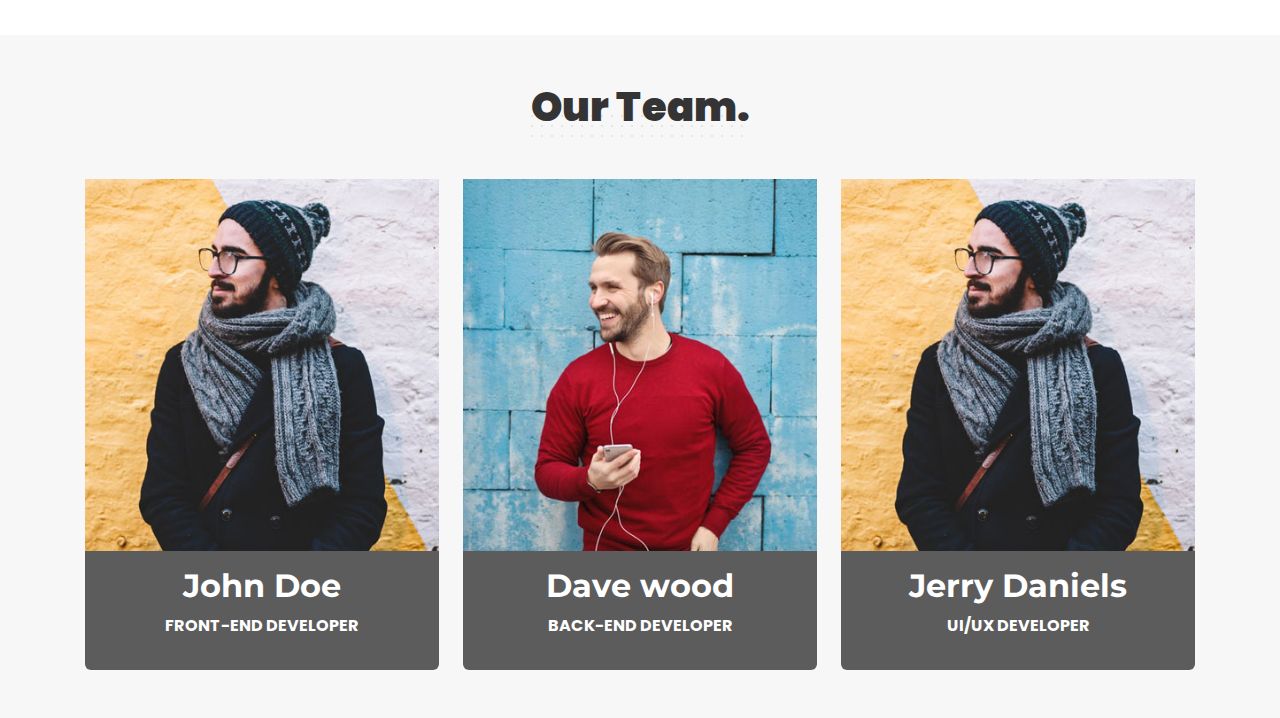
==== commit e1ca3448: "make some responsive in heading" ====
--- a/index.html
+++ b/index.html
@@ -180,11 +180,9 @@
       <div class="container">
         <div class="row g-4">
           <div class="col-sm-12">
-            <col-sm-12>
-              <div class="main-heading m-auto w-25">
-                <h2>Services.</h2>
-              </div>
-            </col-sm-12>
+            <div class="main-heading m-auto">
+              <span class="h2">Services.</span>
+            </div>
           </div>
           <div class="col-sm-12 col-md-6 col-lg-4 my-md-3 text-center">
             <div class="card py-4 shadow">
@@ -569,8 +567,8 @@
     <!-- !================Start Client=================================-->
     <section class="my-5 main-bg py-5" id="client">
       <div class="container">
-        <div class="main-heading m-auto w-25">
-          <h2>Testimonials.</h2>
+        <div class="main-heading m-auto">
+          <span class="h2">Testimonials.</span>
         </div>
 
         <div
@@ -710,8 +708,10 @@
     <!-- !================Start Team==================================-->
     <section id="team" class="py-5 main-bg">
       <div class="container">
-        <div class="main-heading m-auto w-25 py-5 mb-5">
-          <h2>Our Team.</h2>
+        <div class="col-sm-12">
+          <div class="main-heading m-auto mb-5">
+            <span class="h2">Our Team.</span>
+          </div>
         </div>
         <div class="row g-4">
           <div class="col-md-4 col-sm-6">
--- a/Css/style.css
+++ b/Css/style.css
@@ -44,10 +44,9 @@
 .main-heading {
   margin-bottom: 80px;
   text-align: center;
-  position: relative;
-}
-
-.main-heading h2 {
+}
+
+.main-heading span {
   font-size: 40px;
 
   position: relative;
@@ -56,7 +55,7 @@
   z-index: 4;
   font-weight: 900;
 }
-.main-heading h2::after {
+.main-heading span::after {
   content: " ";
   right: 0;
   height: 30px;
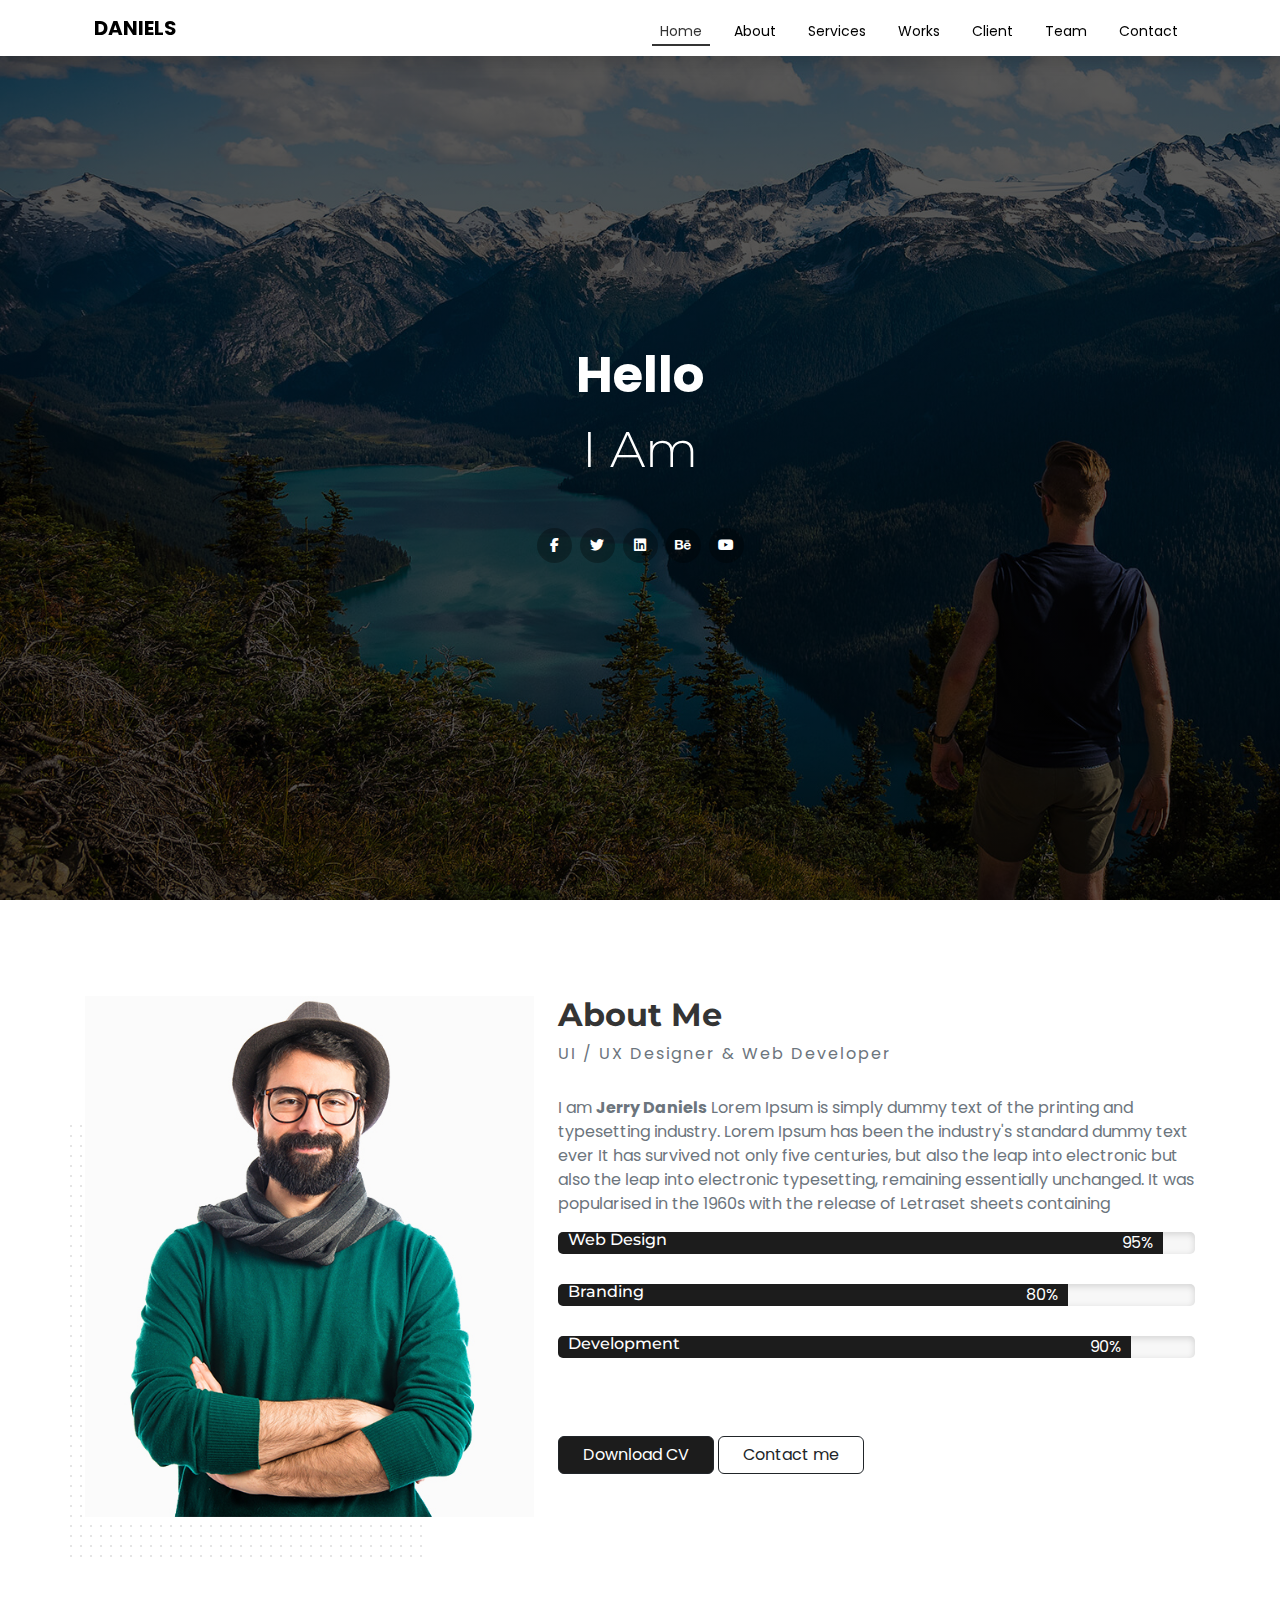
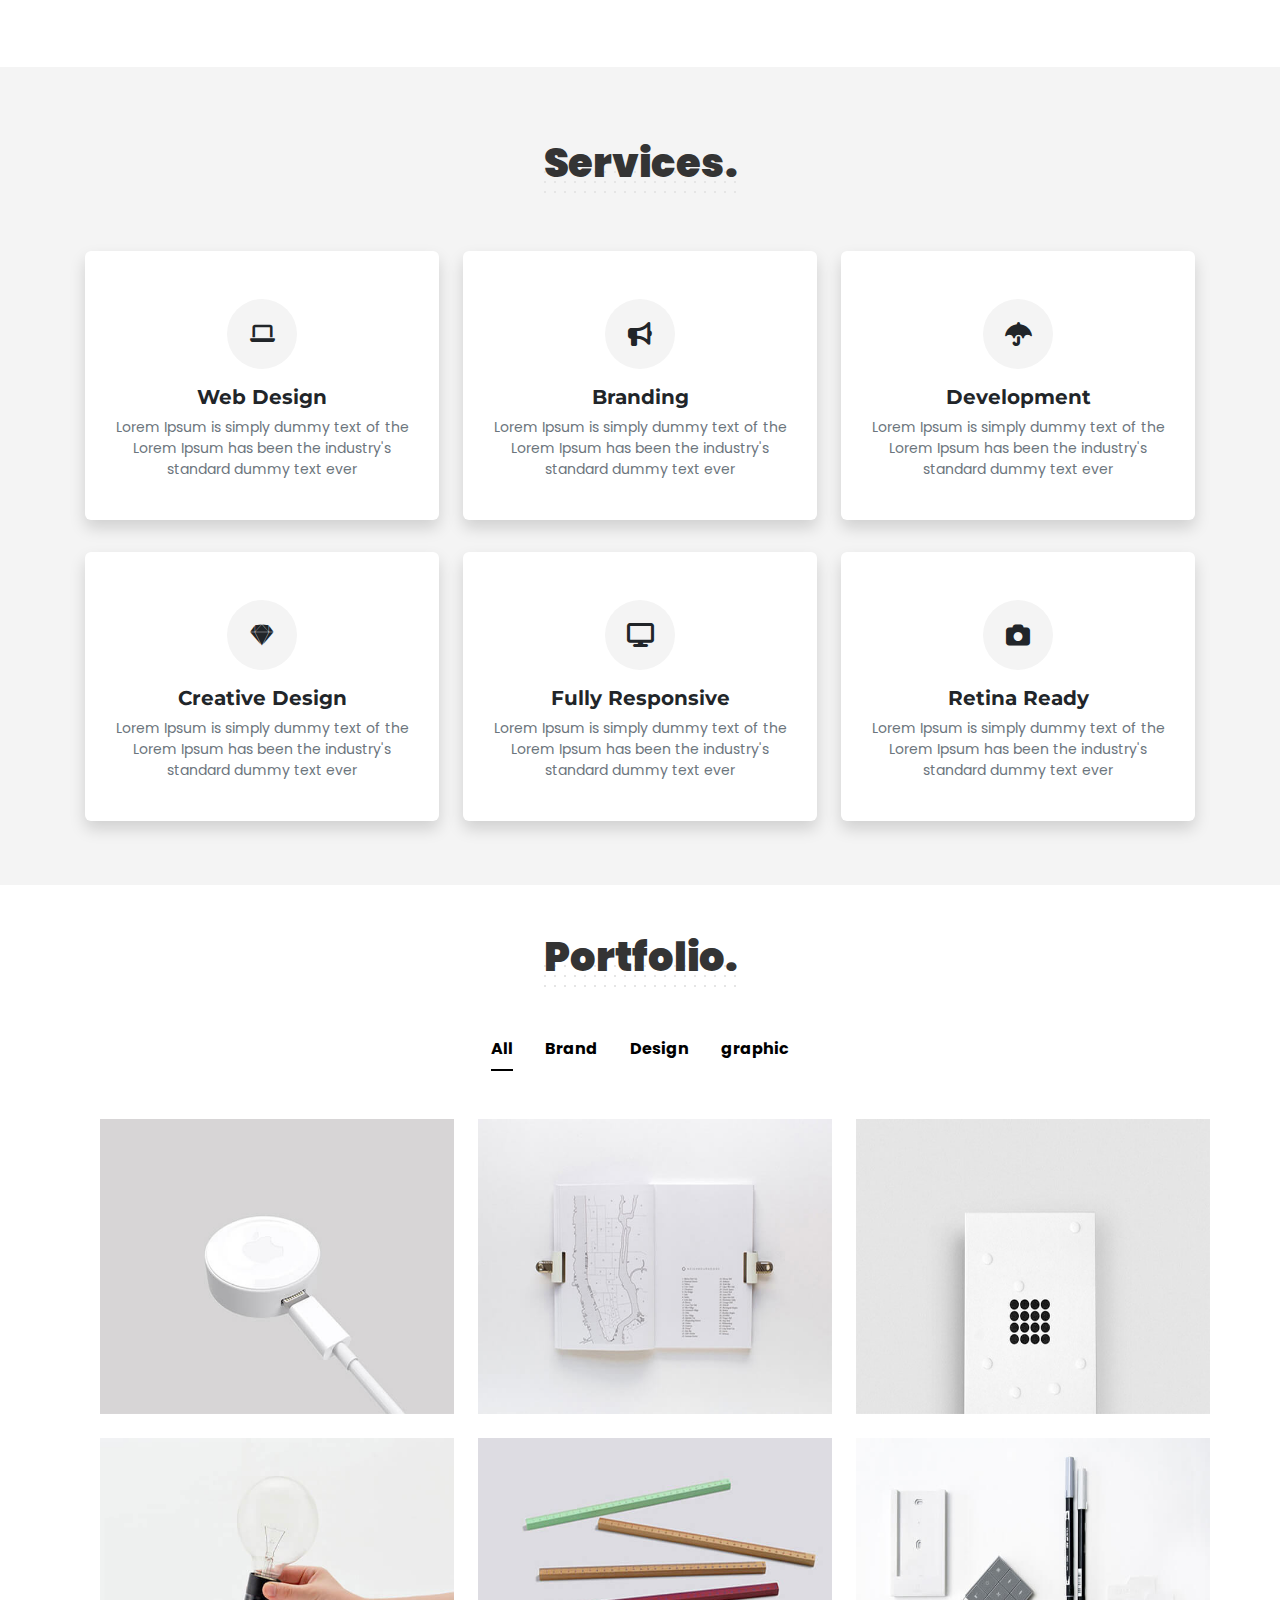
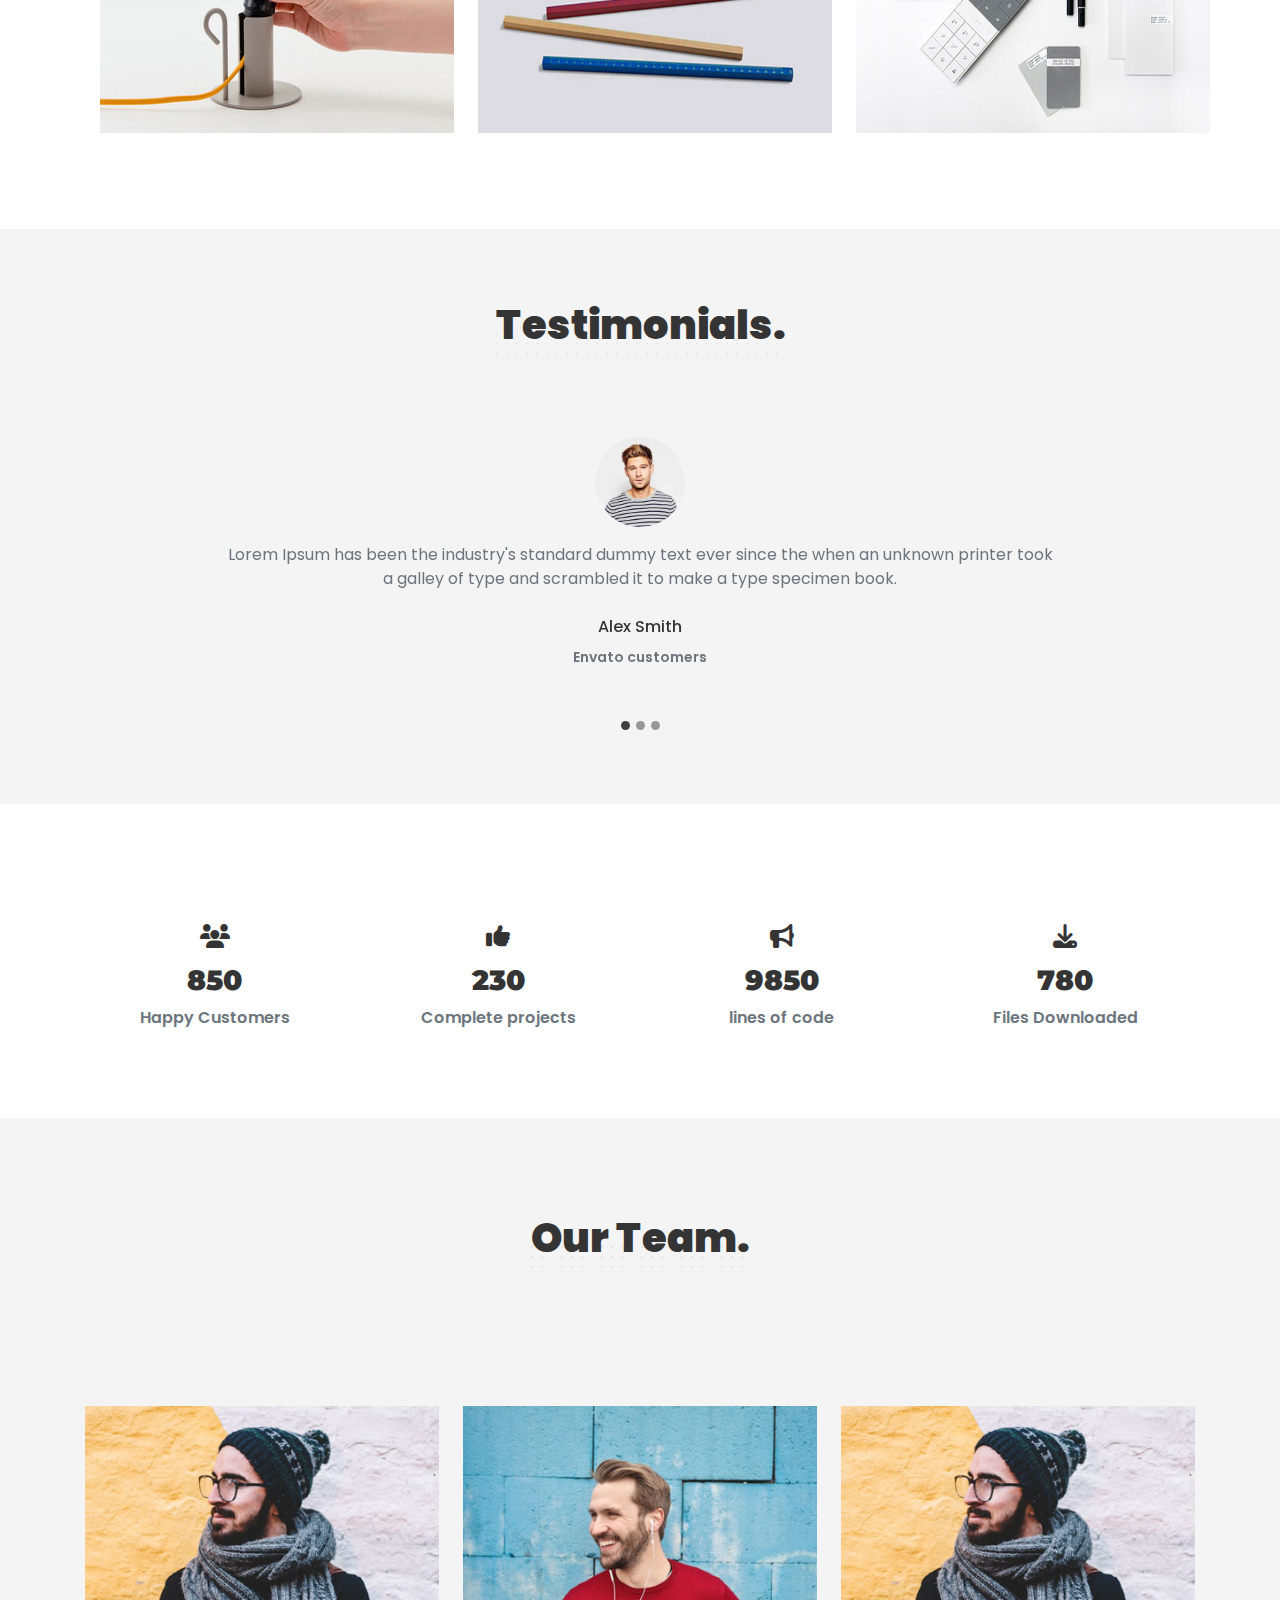
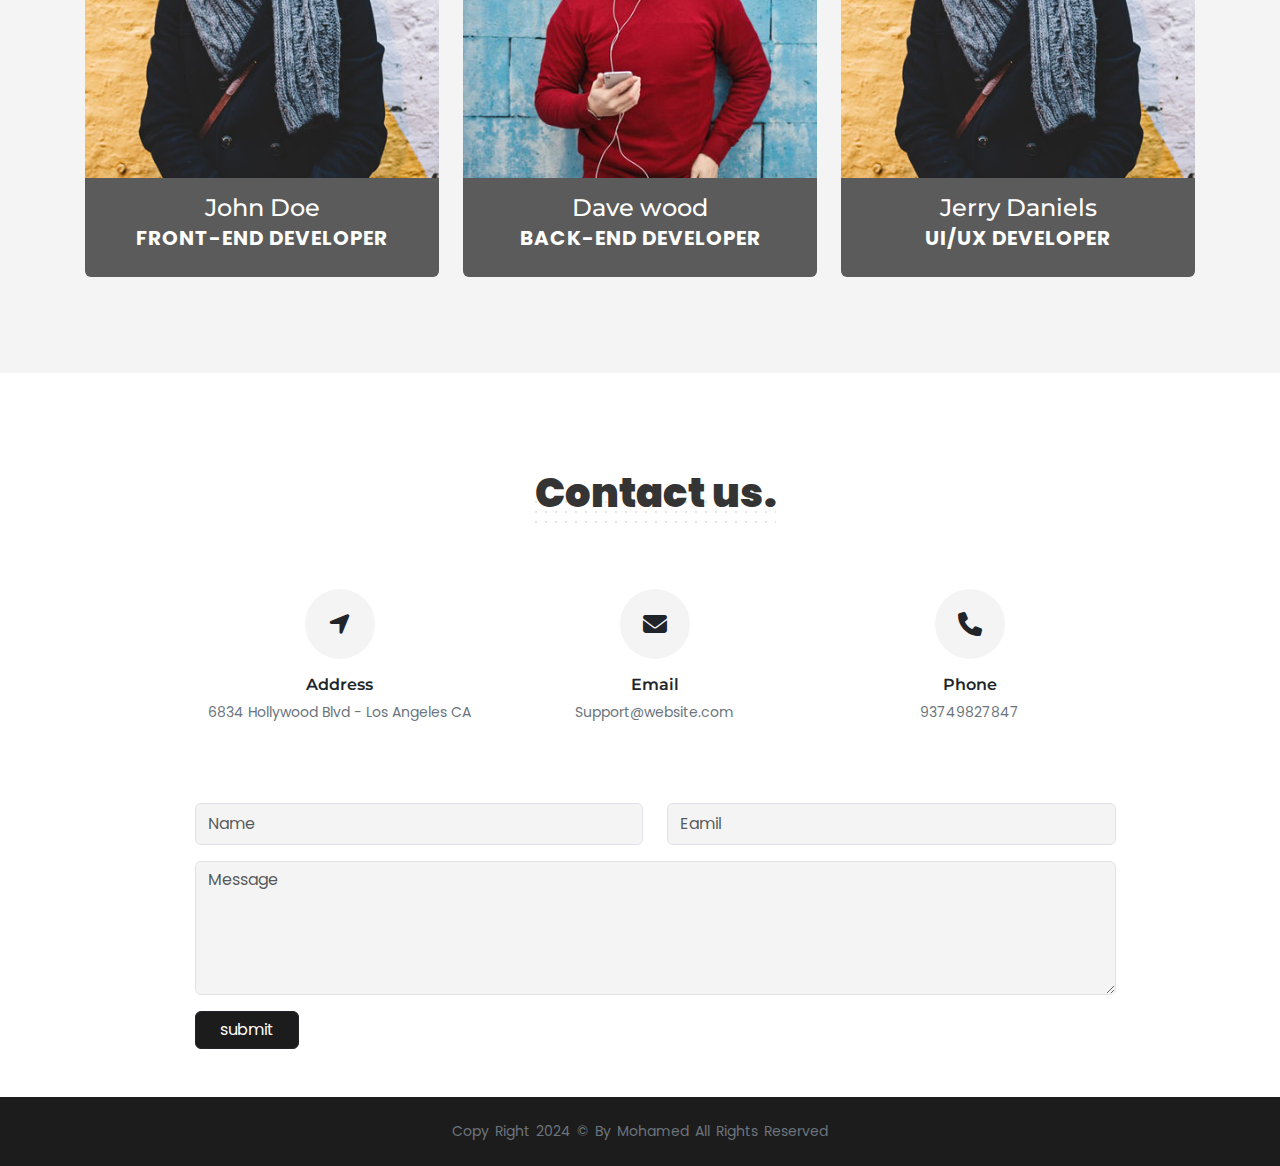
==== commit 0aeb43ce: "adding portfolio and contact section and make some updated for other sections" ====
--- a/index.html
+++ b/index.html
@@ -24,9 +24,12 @@
     tabindex="0"
   >
     <!-- !=================Start Navbar========================= -->
-    <nav id="nav" class="navbar navbar-expand-lg navbar-bg fixed-top">
+    <nav
+      id="nav"
+      class="navbar shadow navbar-expand-lg bg-white fixed-top py-2"
+    >
       <div class="container px-4">
-        <a class="navbar-brand fw-bolder text-uppercase" href="#">Daniels</a>
+        <a class="navbar-brand fw-bold text-uppercase" href="#">Daniels</a>
         <button
           class="navbar-toggler"
           type="button"
@@ -39,7 +42,7 @@
           <span class="navbar-toggler-icon"></span>
         </button>
         <div class="collapse navbar-collapse" id="navbarSupportedContent">
-          <ul class="navbar-nav ms-auto mb-2 mb-lg-0">
+          <ul class="navbar-nav ms-auto mb-2 mb-lg-0 gap-3 p-size">
             <li class="nav-item">
               <a class="nav-link active" aria-current="page" href="#home"
                 >Home</a
@@ -52,11 +55,12 @@
               <a class="nav-link" href="#services">Services</a>
             </li>
             <li class="nav-item">
+              <a class="nav-link" href="#portfolio">Works</a>
+            </li>
+            <li class="nav-item">
               <a class="nav-link" href="#client">Client</a>
             </li>
-            <li class="nav-item">
-              <a class="nav-link" href="#portfolio">Portfolio</a>
-            </li>
+
             <li class="nav-item">
               <a class="nav-link" href="#team">Team</a>
             </li>
@@ -176,14 +180,13 @@
     </section>
     <!-- !================End About=================================-->
     <!-- !================Start Services=================================-->
-    <section id="services" class="services my-4 py-4 main-bg">
+    <section id="services" class="services py-5 main-bg">
       <div class="container">
         <div class="row g-4">
-          <div class="col-sm-12">
-            <div class="main-heading m-auto">
-              <span class="h2">Services.</span>
-            </div>
-          </div>
+          <div class="main-heading m-auto py-5">
+            <span class="h2">Services.</span>
+          </div>
+
           <div class="col-sm-12 col-md-6 col-lg-4 my-md-3 text-center">
             <div class="card py-4 shadow">
               <div class="icon rounded-circle d-grid mx-auto mt-4">
@@ -274,16 +277,12 @@
     <!-- !================End Services=================================-->
 
     <!-- !================Start porfolio=================================-->
-    <!-- <section class="portfolio" id="portfolio">
+    <section id="portfolio" class="py-5">
       <div class="container">
-      <div class="row">
-        
-        <col-sm-12>
-          <div class="main-heading m-auto w-25">
-            <h2>Testimonials.</h2>
-          </div>
-        </col-sm-12>
-      </div>
+        <div class="main-heading m-auto pb-5">
+          <span class="h2">Portfolio.</span>
+        </div>
+
         <ul
           class="nav nav-underline mb-5 justify-content-center"
           id="pills-tab"
@@ -308,7 +307,7 @@
               class="nav-link"
               id="Brand-tab"
               data-bs-toggle="pill"
-              data-bs-target="#Brand"
+              data-bs-target="#brand"
               type="button"
               role="tab"
             >
@@ -353,205 +352,491 @@
             aria-labelledby="all-tab"
             tabindex="0"
           >
-            <div class="row g-4">
-              <div class="col-md-4 col-sm-6">
-                <div class="img position-relative">
-                  <img src="photos/portfolio/1.jpg" class="w-100" alt="" />
-                  <div class="layer">
-                    <div class="caption">
-                      <h2 class="fw-bold fs-6">Web Design</h2>
-                      <div
-                        class="social-icon d-flex justify-content-center align-items-center"
-                      >
-                        <div class="icon d-grid text-center mx-1">
-                          <a href=""><i class="fa-solid fa-link m-auto"></i></a>
-                        </div>
-                        <div class="icon d-grid text-center mx-1">
-                          <a href=""
-                            ><i
-                              class="fa-solid fa-magnifying-glass-plus m-auto"
-                            ></i
-                          ></a>
-                        </div>
-                      </div>
-                    </div>
-                  </div>
-                </div>
-              </div>
-              <div class="col-md-4 col-sm-6">
-                <div class="img position-relative">
-                  <img src="photos/portfolio/2.jpg" class="w-100" alt="" />
-                  <div class="layer">
-                    <div class="caption">
-                      <h2 class="fw-bold fs-6">Web Design</h2>
-                      <div
-                        class="social-icon d-flex justify-content-center align-items-center"
-                      >
-                        <div class="icon d-grid text-center mx-1">
-                          <a href=""><i class="fa-solid fa-link m-auto"></i></a>
-                        </div>
-                        <div class="icon d-grid text-center mx-1">
-                          <a href=""
-                            ><i
-                              class="fa-solid fa-magnifying-glass-plus m-auto"
-                            ></i
-                          ></a>
-                        </div>
-                      </div>
-                    </div>
-                  </div>
-                </div>
-              </div>
-              <div class="col-md-4 col-sm-6">
-                <div class="img position-relative">
-                  <img src="photos/portfolio/3.jpg" class="w-100" alt="" />
-                  <div class="layer">
-                    <div class="caption">
-                      <h2 class="fw-bold fs-6">Web Design</h2>
-                      <div
-                        class="social-icon d-flex justify-content-center align-items-center"
-                      >
-                        <div class="icon d-grid text-center mx-1">
-                          <a href=""><i class="fa-solid fa-link m-auto"></i></a>
-                        </div>
-                        <div class="icon d-grid text-center mx-1">
-                          <a href=""
-                            ><i
-                              class="fa-solid fa-magnifying-glass-plus m-auto"
-                            ></i
-                          ></a>
-                        </div>
-                      </div>
-                    </div>
-                  </div>
-                </div>
-              </div>
-              <div class="col-md-4 col-sm-6">
-                <div class="img position-relative">
-                  <img src="photos/portfolio/4.jpg" class="w-100" alt="" />
-                  <div class="layer">
-                    <div class="caption">
-                      <h2 class="fw-bold fs-6">Web Design</h2>
-                      <div
-                        class="social-icon d-flex justify-content-center align-items-center"
-                      >
-                        <div class="icon d-grid text-center mx-1">
-                          <a href=""><i class="fa-solid fa-link m-auto"></i></a>
-                        </div>
-                        <div class="icon d-grid text-center mx-1">
-                          <a href=""
-                            ><i
-                              class="fa-solid fa-magnifying-glass-plus m-auto"
-                            ></i
-                          ></a>
-                        </div>
-                      </div>
-                    </div>
-                  </div>
-                </div>
-              </div>
-              <div class="col-md-4 col-sm-6">
-                <div class="img position-relative">
-                  <img src="photos/portfolio/5.jpg" class="w-100" alt="" />
-                  <div class="layer">
-                    <div class="caption">
-                      <h2 class="fw-bold fs-6">Web Design</h2>
-                      <div
-                        class="social-icon d-flex justify-content-center align-items-center"
-                      >
-                        <div class="icon d-grid text-center mx-1">
-                          <a href=""><i class="fa-solid fa-link m-auto"></i></a>
-                        </div>
-                        <div class="icon d-grid text-center mx-1">
-                          <a href=""
-                            ><i
-                              class="fa-solid fa-magnifying-glass-plus m-auto"
-                            ></i
-                          ></a>
-                        </div>
-                      </div>
-                    </div>
-                  </div>
-                </div>
-              </div>
-              <div class="col-md-4 col-sm-6">
-                <div class="img position-relative">
-                  <img src="photos/portfolio/6.jpg" class="w-100" alt="" />
-                  <div class="layer">
-                    <div class="caption">
-                      <h2 class="fw-bold fs-6">Web Design</h2>
-                      <div
-                        class="social-icon d-flex justify-content-center align-items-center"
-                      >
-                        <div class="icon d-grid text-center mx-1">
-                          <a href=""><i class="fa-solid fa-link m-auto"></i></a>
-                        </div>
-                        <div class="icon d-grid text-center mx-1">
-                          <a href=""
-                            ><i
-                              class="fa-solid fa-magnifying-glass-plus m-auto"
-                            ></i
-                          ></a>
-                        </div>
-                      </div>
-                    </div>
-                  </div>
-                </div>
-              </div>
-            </div>
-          </div>
-        </div>
-        <div
-          class="tab-pane fade"
-          id="Brand"
-          role="tabpanel"
-          aria-labelledby="Brand-tab"
-          tabindex="0"
-        >
-          <div class="row g-4">
-            <div class="col-md-4 col-sm-6">
-              <div class="img position-relative">
-                <img src="photos/portfolio/4.jpg" class="w-100" alt="" />
-                <div class="layer">
-                  <div class="caption">
-                    <h2 class="fw-bold fs-6">Web Design</h2>
-                    <div
-                      class="social-icon d-flex justify-content-center align-items-center"
-                    >
-                      <div class="icon d-grid text-center mx-1">
-                        <a href=""><i class="fa-solid fa-link m-auto"></i></a>
-                      </div>
-                      <div class="icon d-grid text-center mx-1">
-                        <a href=""
-                          ><i
-                            class="fa-solid fa-magnifying-glass-plus m-auto"
-                          ></i
-                        ></a>
-                      </div>
-                    </div>
-                  </div>
-                </div>
-              </div>
-            </div>
-
-            <div class="col-md-4 col-sm-6">
-              <div class="img position-relative">
-                <img src="photos/portfolio/6.jpg" class="w-100" alt="" />
-                <div class="layer">
-                  <div class="caption">
-                    <h2 class="fw-bold fs-6">Web Design</h2>
-                    <div
-                      class="social-icon d-flex justify-content-center align-items-center"
-                    >
-                      <div class="icon d-grid text-center mx-1">
-                        <a href=""><i class="fa-solid fa-link m-auto"></i></a>
-                      </div>
-                      <div class="icon d-grid text-center mx-1">
-                        <a href=""
-                          ><i
-                            class="fa-solid fa-magnifying-glass-plus m-auto"
-                          ></i
-                        ></a>
+            <div class="container">
+              <div class="row g-4">
+                <div class="col-md-4 col-sm-6">
+                  <div class="portfolio position-relative">
+                    <img src="photos/portfolio/1.jpg" class="w-100" alt="" />
+                    <div class="overlay">
+                      <div class="caption">
+                        <h6 class="fw-bold fs-6 pb-2 letter-spacing">
+                          Web Design
+                        </h6>
+                        <div class="d-flex">
+                          <div
+                            class="rounded-circle d-grid text-center mx-1 icon-rounded-30"
+                          >
+                            <span class="text-decoration-none m-auto" href=""
+                              ><i class="fa-solid fa-link m-auto"></i
+                            ></span>
+                          </div>
+                          <div
+                            class="rounded-circle d-grid text-center mx-1 icon-rounded-30"
+                          >
+                            <span class="text-decoration-none m-auto" href=""
+                              ><i
+                                class="fa-solid fa-magnifying-glass-plus m-auto"
+                              ></i
+                            ></span>
+                          </div>
+                        </div>
+                      </div>
+                    </div>
+                  </div>
+                </div>
+                <div class="col-md-4 col-sm-6">
+                  <div class="portfolio position-relative">
+                    <img src="photos/portfolio/2.jpg" class="w-100" alt="" />
+                    <div class="overlay">
+                      <div class="caption">
+                        <h6 class="fw-bold fs-6 pb-2 letter-spacing">
+                          Web Design
+                        </h6>
+                        <div class="d-flex">
+                          <div
+                            class="rounded-circle d-grid text-center mx-1 icon-rounded-30"
+                          >
+                            <span class="text-decoration-none m-auto" href=""
+                              ><i class="fa-solid fa-link m-auto"></i
+                            ></span>
+                          </div>
+                          <div
+                            class="rounded-circle d-grid text-center mx-1 icon-rounded-30"
+                          >
+                            <span class="text-decoration-none m-auto" href=""
+                              ><i
+                                class="fa-solid fa-magnifying-glass-plus m-auto"
+                              ></i
+                            ></span>
+                          </div>
+                        </div>
+                      </div>
+                    </div>
+                  </div>
+                </div>
+                <div class="col-md-4 col-sm-6">
+                  <div class="portfolio position-relative">
+                    <img src="photos/portfolio/3.jpg" class="w-100" alt="" />
+                    <div class="overlay">
+                      <div class="caption">
+                        <h6 class="fw-bold fs-6 pb-2 letter-spacing">
+                          Web Design
+                        </h6>
+                        <div class="d-flex">
+                          <div
+                            class="rounded-circle d-grid text-center mx-1 icon-rounded-30"
+                          >
+                            <span class="text-decoration-none m-auto" href=""
+                              ><i class="fa-solid fa-link m-auto"></i
+                            ></span>
+                          </div>
+                          <div
+                            class="rounded-circle d-grid text-center mx-1 icon-rounded-30"
+                          >
+                            <span class="text-decoration-none m-auto" href=""
+                              ><i
+                                class="fa-solid fa-magnifying-glass-plus m-auto"
+                              ></i
+                            ></span>
+                          </div>
+                        </div>
+                      </div>
+                    </div>
+                  </div>
+                </div>
+                <div class="col-md-4 col-sm-6">
+                  <div class="portfolio position-relative">
+                    <img src="photos/portfolio/4.jpg" class="w-100" alt="" />
+                    <div class="overlay">
+                      <div class="caption">
+                        <h6 class="fw-bold fs-6 pb-2 letter-spacing">
+                          Web Design
+                        </h6>
+                        <div class="d-flex">
+                          <div
+                            class="rounded-circle d-grid text-center mx-1 icon-rounded-30"
+                          >
+                            <span class="text-decoration-none m-auto" href=""
+                              ><i class="fa-solid fa-link m-auto"></i
+                            ></span>
+                          </div>
+                          <div
+                            class="rounded-circle d-grid text-center mx-1 icon-rounded-30"
+                          >
+                            <span class="text-decoration-none m-auto" href=""
+                              ><i
+                                class="fa-solid fa-magnifying-glass-plus m-auto"
+                              ></i
+                            ></span>
+                          </div>
+                        </div>
+                      </div>
+                    </div>
+                  </div>
+                </div>
+                <div class="col-md-4 col-sm-6">
+                  <div class="portfolio position-relative">
+                    <img src="photos/portfolio/5.jpg" class="w-100" alt="" />
+                    <div class="overlay">
+                      <div class="caption">
+                        <h6 class="fw-bold fs-6 pb-2 letter-spacing">
+                          Web Design
+                        </h6>
+                        <div class="d-flex">
+                          <div
+                            class="rounded-circle d-grid text-center mx-1 icon-rounded-30"
+                          >
+                            <span class="text-decoration-none m-auto" href=""
+                              ><i class="fa-solid fa-link m-auto"></i
+                            ></span>
+                          </div>
+                          <div
+                            class="rounded-circle d-grid text-center mx-1 icon-rounded-30"
+                          >
+                            <span class="text-decoration-none m-auto" href=""
+                              ><i
+                                class="fa-solid fa-magnifying-glass-plus m-auto"
+                              ></i
+                            ></span>
+                          </div>
+                        </div>
+                      </div>
+                    </div>
+                  </div>
+                </div>
+                <div class="col-md-4 col-sm-6">
+                  <div class="portfolio position-relative">
+                    <img src="photos/portfolio/6.jpg" class="w-100" alt="" />
+                    <div class="overlay">
+                      <div class="caption">
+                        <h6 class="fw-bold fs-6 pb-2 letter-spacing">
+                          Web Design
+                        </h6>
+                        <div class="d-flex">
+                          <div
+                            class="rounded-circle d-grid text-center mx-1 icon-rounded-30"
+                          >
+                            <span class="text-decoration-none m-auto" href=""
+                              ><i class="fa-solid fa-link m-auto"></i
+                            ></span>
+                          </div>
+                          <div
+                            class="rounded-circle d-grid text-center mx-1 icon-rounded-30"
+                          >
+                            <span class="text-decoration-none m-auto" href=""
+                              ><i
+                                class="fa-solid fa-magnifying-glass-plus m-auto"
+                              ></i
+                            ></span>
+                          </div>
+                        </div>
+                      </div>
+                    </div>
+                  </div>
+                </div>
+              </div>
+            </div>
+          </div>
+          <div
+            class="tab-pane fade show"
+            id="brand"
+            role="tabpanel"
+            aria-labelledby="Brand-tab"
+            tabindex="0"
+          >
+            <div class="container">
+              <div class="row g-4">
+                <div class="col-md-4 col-sm-6">
+                  <div class="portfolio position-relative">
+                    <img src="photos/portfolio/1.jpg" class="w-100" alt="" />
+                    <div class="overlay">
+                      <div class="caption">
+                        <h6 class="fw-bold fs-6 pb-2 letter-spacing">
+                          Web Design
+                        </h6>
+                        <div class="d-flex">
+                          <div
+                            class="rounded-circle d-grid text-center mx-1 icon-rounded-30"
+                          >
+                            <span class="text-decoration-none m-auto" href=""
+                              ><i class="fa-solid fa-link m-auto"></i
+                            ></span>
+                          </div>
+                          <div
+                            class="rounded-circle d-grid text-center mx-1 icon-rounded-30"
+                          >
+                            <span class="text-decoration-none m-auto" href=""
+                              ><i
+                                class="fa-solid fa-magnifying-glass-plus m-auto"
+                              ></i
+                            ></span>
+                          </div>
+                        </div>
+                      </div>
+                    </div>
+                  </div>
+                </div>
+                <div class="col-md-4 col-sm-6">
+                  <div class="portfolio position-relative">
+                    <img src="photos/portfolio/2.jpg" class="w-100" alt="" />
+                    <div class="overlay">
+                      <div class="caption">
+                        <h6 class="fw-bold fs-6 pb-2 letter-spacing">
+                          Web Design
+                        </h6>
+                        <div class="d-flex">
+                          <div
+                            class="rounded-circle d-grid text-center mx-1 icon-rounded-30"
+                          >
+                            <span class="text-decoration-none m-auto" href=""
+                              ><i class="fa-solid fa-link m-auto"></i
+                            ></span>
+                          </div>
+                          <div
+                            class="rounded-circle d-grid text-center mx-1 icon-rounded-30"
+                          >
+                            <span class="text-decoration-none m-auto" href=""
+                              ><i
+                                class="fa-solid fa-magnifying-glass-plus m-auto"
+                              ></i
+                            ></span>
+                          </div>
+                        </div>
+                      </div>
+                    </div>
+                  </div>
+                </div>
+
+                <div class="col-md-4 col-sm-6">
+                  <div class="portfolio position-relative">
+                    <img src="photos/portfolio/5.jpg" class="w-100" alt="" />
+                    <div class="overlay">
+                      <div class="caption">
+                        <h6 class="fw-bold fs-6 pb-2 letter-spacing">
+                          Web Design
+                        </h6>
+                        <div class="d-flex">
+                          <div
+                            class="rounded-circle d-grid text-center mx-1 icon-rounded-30"
+                          >
+                            <span class="text-decoration-none m-auto" href=""
+                              ><i class="fa-solid fa-link m-auto"></i
+                            ></span>
+                          </div>
+                          <div
+                            class="rounded-circle d-grid text-center mx-1 icon-rounded-30"
+                          >
+                            <span class="text-decoration-none m-auto" href=""
+                              ><i
+                                class="fa-solid fa-magnifying-glass-plus m-auto"
+                              ></i
+                            ></span>
+                          </div>
+                        </div>
+                      </div>
+                    </div>
+                  </div>
+                </div>
+                <div class="col-md-4 col-sm-6">
+                  <div class="portfolio position-relative">
+                    <img src="photos/portfolio/6.jpg" class="w-100" alt="" />
+                    <div class="overlay">
+                      <div class="caption">
+                        <h6 class="fw-bold fs-6 pb-2 letter-spacing">
+                          Web Design
+                        </h6>
+                        <div class="d-flex">
+                          <div
+                            class="rounded-circle d-grid text-center mx-1 icon-rounded-30"
+                          >
+                            <span class="text-decoration-none m-auto" href=""
+                              ><i class="fa-solid fa-link m-auto"></i
+                            ></span>
+                          </div>
+                          <div
+                            class="rounded-circle d-grid text-center mx-1 icon-rounded-30"
+                          >
+                            <span class="text-decoration-none m-auto" href=""
+                              ><i
+                                class="fa-solid fa-magnifying-glass-plus m-auto"
+                              ></i
+                            ></span>
+                          </div>
+                        </div>
+                      </div>
+                    </div>
+                  </div>
+                </div>
+              </div>
+            </div>
+          </div>
+          <div
+            class="tab-pane fade show"
+            id="design"
+            role="tabpanel"
+            aria-labelledby="design-tab"
+            tabindex="0"
+          >
+            <div class="container">
+              <div class="row g-4">
+                <div class="col-md-4 col-sm-6">
+                  <div class="portfolio position-relative">
+                    <img src="photos/portfolio/4.jpg" class="w-100" alt="" />
+                    <div class="overlay">
+                      <div class="caption">
+                        <h6 class="fw-bold fs-6 pb-2 letter-spacing">
+                          Web Design
+                        </h6>
+                        <div class="d-flex">
+                          <div
+                            class="rounded-circle d-grid text-center mx-1 icon-rounded-30"
+                          >
+                            <span class="text-decoration-none m-auto" href=""
+                              ><i class="fa-solid fa-link m-auto"></i
+                            ></span>
+                          </div>
+                          <div
+                            class="rounded-circle d-grid text-center mx-1 icon-rounded-30"
+                          >
+                            <span class="text-decoration-none m-auto" href=""
+                              ><i
+                                class="fa-solid fa-magnifying-glass-plus m-auto"
+                              ></i
+                            ></span>
+                          </div>
+                        </div>
+                      </div>
+                    </div>
+                  </div>
+                </div>
+                <div class="col-md-4 col-sm-6">
+                  <div class="portfolio position-relative">
+                    <img src="photos/portfolio/5.jpg" class="w-100" alt="" />
+                    <div class="overlay">
+                      <div class="caption">
+                        <h6 class="fw-bold fs-6 pb-2 letter-spacing">
+                          Web Design
+                        </h6>
+                        <div class="d-flex">
+                          <div
+                            class="rounded-circle d-grid text-center mx-1 icon-rounded-30"
+                          >
+                            <span class="text-decoration-none m-auto" href=""
+                              ><i class="fa-solid fa-link m-auto"></i
+                            ></span>
+                          </div>
+                          <div
+                            class="rounded-circle d-grid text-center mx-1 icon-rounded-30"
+                          >
+                            <span class="text-decoration-none m-auto" href=""
+                              ><i
+                                class="fa-solid fa-magnifying-glass-plus m-auto"
+                              ></i
+                            ></span>
+                          </div>
+                        </div>
+                      </div>
+                    </div>
+                  </div>
+                </div>
+              </div>
+            </div>
+          </div>
+          <div
+            class="tab-pane fade show"
+            id="graphic"
+            role="tabpanel"
+            aria-labelledby="graphic-tab"
+            tabindex="0"
+          >
+            <div class="container">
+              <div class="row g-4">
+                <div class="col-md-4 col-sm-6">
+                  <div class="portfolio position-relative">
+                    <img src="photos/portfolio/4.jpg" class="w-100" alt="" />
+                    <div class="overlay">
+                      <div class="caption">
+                        <h6 class="fw-bold fs-6 pb-2 letter-spacing">
+                          Web Design
+                        </h6>
+                        <div class="d-flex">
+                          <div
+                            class="rounded-circle d-grid text-center mx-1 icon-rounded-30"
+                          >
+                            <span class="text-decoration-none m-auto" href=""
+                              ><i class="fa-solid fa-link m-auto"></i
+                            ></span>
+                          </div>
+                          <div
+                            class="rounded-circle d-grid text-center mx-1 icon-rounded-30"
+                          >
+                            <span class="text-decoration-none m-auto" href=""
+                              ><i
+                                class="fa-solid fa-magnifying-glass-plus m-auto"
+                              ></i
+                            ></span>
+                          </div>
+                        </div>
+                      </div>
+                    </div>
+                  </div>
+                </div>
+                <div class="col-md-4 col-sm-6">
+                  <div class="portfolio position-relative">
+                    <img src="photos/portfolio/5.jpg" class="w-100" alt="" />
+                    <div class="overlay">
+                      <div class="caption">
+                        <h6 class="fw-bold fs-6 pb-2 letter-spacing">
+                          Web Design
+                        </h6>
+                        <div class="d-flex">
+                          <div
+                            class="rounded-circle d-grid text-center mx-1 icon-rounded-30"
+                          >
+                            <span class="text-decoration-none m-auto" href=""
+                              ><i class="fa-solid fa-link m-auto"></i
+                            ></span>
+                          </div>
+                          <div
+                            class="rounded-circle d-grid text-center mx-1 icon-rounded-30"
+                          >
+                            <span class="text-decoration-none m-auto" href=""
+                              ><i
+                                class="fa-solid fa-magnifying-glass-plus m-auto"
+                              ></i
+                            ></span>
+                          </div>
+                        </div>
+                      </div>
+                    </div>
+                  </div>
+                </div>
+                <div class="col-md-4 col-sm-6">
+                  <div class="portfolio position-relative">
+                    <img src="photos/portfolio/6.jpg" class="w-100" alt="" />
+                    <div class="overlay">
+                      <div class="caption">
+                        <h6 class="fw-bold fs-6 pb-2 letter-spacing">
+                          Web Design
+                        </h6>
+                        <div class="d-flex">
+                          <div
+                            class="rounded-circle d-grid text-center mx-1 icon-rounded-30"
+                          >
+                            <span class="text-decoration-none m-auto" href=""
+                              ><i class="fa-solid fa-link m-auto"></i
+                            ></span>
+                          </div>
+                          <div
+                            class="rounded-circle d-grid text-center mx-1 icon-rounded-30"
+                          >
+                            <span class="text-decoration-none m-auto" href=""
+                              ><i
+                                class="fa-solid fa-magnifying-glass-plus m-auto"
+                              ></i
+                            ></span>
+                          </div>
+                        </div>
                       </div>
                     </div>
                   </div>
@@ -561,13 +846,14 @@
           </div>
         </div>
       </div>
-    </section> -->
+    </section>
 
     <!-- !================End portfolio=================================-->
     <!-- !================Start Client=================================-->
+
     <section class="my-5 main-bg py-5" id="client">
       <div class="container">
-        <div class="main-heading m-auto">
+        <div class="main-heading my-4 m-auto">
           <span class="h2">Testimonials.</span>
         </div>
 
@@ -599,7 +885,28 @@
             ></button>
           </div>
           <div class="carousel-inner pb-5">
-            <div class="carousel-item active" data-bs-interval="3000">
+            <div class="carousel-item active" data-bs-interval="5000">
+              <div
+                class="d-flex flex-column align-items-center justify-content-center active text-center py-4"
+              >
+                <img
+                  src="photos/1_New1.jpg"
+                  style="width: 90px"
+                  class="rounded-circle mt-4 py-3"
+                  alt=""
+                />
+                <p class="fs-6 p-size w-75 text-secondary">
+                  Lorem Ipsum has been the industry's standard dummy text ever
+                  since the when an unknown printer took a galley of type and
+                  scrambled it to make a type specimen book.
+                </p>
+                <p class="fw-medium my-2">Alex Smith</p>
+                <p class="text-secondary p-size fw-semibold">
+                  Envato customers
+                </p>
+              </div>
+            </div>
+            <div class="carousel-item" data-bs-interval="5000">
               <div
                 class="d-flex flex-column align-items-center justify-content-center active text-center py-4"
               >
@@ -609,16 +916,18 @@
                   class="rounded-circle py-3"
                   alt=""
                 />
-                <p class="fs-6 p-w text-secondary fst-italic">
-                  " The point of using Lorem Ipsum is that it has a more-or-less
-                  normal distribution of letters, as opposed to using 'Content
-                  here."
-                </p>
-                <p class="fw-medium">Alex Smith</p>
-                <p class="text-secondary">Envato customers</p>
-              </div>
-            </div>
-            <div class="carousel-item" data-bs-interval="3000">
+                <p class="fs-6 p-size w-75 text-secondary">
+                  Lorem Ipsum has been the industry's standard dummy text ever
+                  since the when an unknown printer took a galley of type and
+                  scrambled it to make a type specimen book.
+                </p>
+                <p class="fw-medium my-2">Alex Smith</p>
+                <p class="text-secondary p-size fw-semibold">
+                  Envato customers
+                </p>
+              </div>
+            </div>
+            <div class="carousel-item" data-bs-interval="5000">
               <div
                 class="d-flex flex-column align-items-center justify-content-center active text-center py-4"
               >
@@ -628,32 +937,15 @@
                   class="rounded-circle py-3"
                   alt=""
                 />
-                <p class="fs-6 p-w text-secondary fst-italic">
-                  " The point of using Lorem Ipsum is that it has a more-or-less
-                  normal distribution of letters, as opposed to using 'Content
-                  here."
-                </p>
-                <p class="fw-medium">Alex Smith</p>
-                <p class="text-secondary">Envato customers</p>
-              </div>
-            </div>
-            <div class="carousel-item" data-bs-interval="3000">
-              <div
-                class="d-flex flex-column align-items-center justify-content-center active text-center py-4"
-              >
-                <img
-                  src="photos/1_New1.jpg"
-                  style="width: 70px"
-                  class="rounded-circle py-3"
-                  alt=""
-                />
-                <p class="fs-6 p-w text-secondary fst-italic">
-                  " The point of using Lorem Ipsum is that it has a more-or-less
-                  normal distribution of letters, as opposed to using 'Content
-                  here."
-                </p>
-                <p class="fw-medium">Alex Smith</p>
-                <p class="text-secondary">Envato customers</p>
+                <p class="fs-6 p-size w-75 text-secondary">
+                  Lorem Ipsum has been the industry's standard dummy text ever
+                  since the when an unknown printer took a galley of type and
+                  scrambled it to make a type specimen book.
+                </p>
+                <p class="fw-medium my-2">Alex Smith</p>
+                <p class="text-secondary p-size fw-semibold">
+                  Envato customers
+                </p>
               </div>
             </div>
           </div>
@@ -669,36 +961,36 @@
             <div
               class="detail d-flex flex-column py-4 text-center justify-content-center align-items-center"
             >
-              <i class="fa-solid fa-users mb-3 fa-2x"></i>
-              <strong> <h4 class="fw-bolder fs-1 h1">850</h4></strong>
-              <p class="text-secondary fs-6">Happy Customers</p>
+              <i class="fa-solid fa-users mb-3 fs-4"></i>
+              <strong> <h4 class="fw-bolder fs-3 h1">850</h4></strong>
+              <p class="text-secondary fs-6 fw-semibold">Happy Customers</p>
             </div>
           </div>
           <div class="col-lg-3 col-md-6 col-sm-12">
             <div
               class="detail d-flex flex-column py-4 text-center justify-content-center align-items-center"
             >
-              <i class="fa-solid fa-thumbs-up mb-3 fa-2x"></i>
-              <strong> <h4 class="fw-bolder fs-1 h1">230</h4></strong>
-              <p class="text-secondary fs-6">Complete projects</p>
+              <i class="fa-solid fa-thumbs-up mb-3 fs-4"></i>
+              <strong> <h4 class="fw-bolder fs-3 h1">230</h4></strong>
+              <p class="text-secondary fs-6 fw-semibold">Complete projects</p>
             </div>
           </div>
           <div class="col-lg-3 col-md-6 col-sm-12">
             <div
               class="detail d-flex flex-column py-4 text-center justify-content-center align-items-center"
             >
-              <i class="fa-solid fa-bullhorn mb-3 fa-2x"></i>
-              <strong> <h4 class="fw-bolder fs-1 h1">9850</h4></strong>
-              <p class="text-secondary fs-6">lines of code</p>
+              <i class="fa-solid fa-bullhorn mb-3 fs-4"></i>
+              <strong> <h4 class="fw-bolder fs-3 h1">9850</h4></strong>
+              <p class="text-secondary fs-6 fw-semibold">lines of code</p>
             </div>
           </div>
           <div class="col-lg-3 col-md-6 col-sm-12">
             <div
               class="detail d-flex flex-column py-4 text-center justify-content-center align-items-center"
             >
-              <i class="fa-solid fa-download mb-3 fa-2x"></i>
-              <strong> <h4 class="fw-bolder fs-1 h1">780</h4></strong>
-              <p class="text-secondary fs-6">Files Downloaded</p>
+              <i class="fa-solid fa-download mb-3 fs-4"></i>
+              <strong> <h4 class="fw-bolder fs-3 h1">780</h4></strong>
+              <p class="text-secondary fs-6 fw-semibold">Files Downloaded</p>
             </div>
           </div>
         </div>
@@ -708,12 +1000,10 @@
     <!-- !================Start Team==================================-->
     <section id="team" class="py-5 main-bg">
       <div class="container">
-        <div class="col-sm-12">
-          <div class="main-heading m-auto mb-5">
-            <span class="h2">Our Team.</span>
-          </div>
-        </div>
-        <div class="row g-4">
+        <div class="main-heading m-auto py-5 mb-5">
+          <span class="h2">Our Team.</span>
+        </div>
+        <div class="row g-4 py-lg-5">
           <div class="col-md-4 col-sm-6">
             <div class="team rounded-2">
               <div class="img position-relative">
@@ -735,9 +1025,11 @@
                   </ul>
                 </div>
               </div>
-              <div class="team-caption text-center text-white py-3">
-                <h2 class="fw-bold f4-3">John Doe</h2>
-                <p class="fw-bold text-uppercase f5-3">Front-end Developer</p>
+              <div class="team-caption text-center text-white py-2">
+                <h2 class="fs-4 pt-2 m-0">John Doe</h2>
+                <p class="text-uppercase letter-spacing-1 fs-5 fw-bold">
+                  Front-end Developer
+                </p>
               </div>
             </div>
           </div>
@@ -762,9 +1054,11 @@
                   </ul>
                 </div>
               </div>
-              <div class="team-caption text-center text-white py-3">
-                <h2 class="fw-bold f4-3">Dave wood</h2>
-                <p class="fw-bold text-uppercase f5-3">back-end Developer</p>
+              <div class="team-caption text-center text-white py-2">
+                <h2 class="fs-4 pt-2 m-0">Dave wood</h2>
+                <p class="text-uppercase letter-spacing-1 fs-5 fw-bold">
+                  back-end Developer
+                </p>
               </div>
             </div>
           </div>
@@ -789,9 +1083,11 @@
                   </ul>
                 </div>
               </div>
-              <div class="team-caption text-center text-white py-3">
-                <h2 class="fw-bold f4-3">Jerry Daniels</h2>
-                <p class="fw-bold text-uppercase f5-3">UI/UX Developer</p>
+              <div class="team-caption text-center text-white py-2">
+                <h2 class="fs-4 pt-2 m-0">Jerry Daniels</h2>
+                <p class="text-uppercase letter-spacing-1 fs-5 fw-bold">
+                  UI/UX Developer
+                </p>
               </div>
             </div>
           </div>
@@ -799,104 +1095,101 @@
       </div>
     </section>
     <!-- !================End  Team==================================-->
-
-    <!-- !================Start Work =================================-->
-
-    <!-- <section class="my-5 py-5 main-bg work" id="blog">
+    <!-- !================Start Contact==================================-->
+    <section class="container py-5" id="contact">
       <div class="container">
-        <div class="main-heading text-center">
-          <h2 class="pb-2">Our <span class="fw-bold fs-2">Blogs </span></h2>
-          <p class="text-secondary p-w mx-auto">
-            It is a long established fact that a reader will be of a page when
-            established fact looking at its layout.
-          </p>
-        </div>
-        <div class="row py-4">
-          <div class="col-md-4">
-            <div class="card p-2">
-              <img
-                src="photos/blog-1.jpg"
-                class="card-img-top w-100"
-                alt="bloger"
-              />
-              <div class="card-body">
-                <h2 class="card-title fw-bold fs-4">
-                  There are many variations
-                </h2>
-                <p class="text-secondary">
-                  11 March 2018 By <span class="main-color">Arbawy</span>
-                </p>
-                <p class="text-secondary">
-                  Sit sagittis vulputate laoreet sodales tortor nulla lobortis
-                  bibendum netus primis fames. Lobortis ultricies
-                </p>
-
-                <a
-                  href="#"
-                  class="fw-bold ps-2 text-decoration-none text-secondary"
-                  >Read More ....</a
+        <div class="main-heading m-auto py-5">
+          <span class="h2">Contact us.</span>
+        </div>
+
+        <div class="row">
+          <div class="col-md-10 offset-1">
+            <div class="row gy-3">
+              <div class="col-md-4">
+                <div
+                  class="card d-flex flex-column py-4 text-center justify-content-center align-items-center"
                 >
-              </div>
-            </div>
-          </div>
-          <div class="col-md-4">
-            <div class="card p-2">
-              <img
-                src="photos/blog-2.jpg"
-                class="card-img-top w-100"
-                alt="bloger"
-              />
-              <div class="card-body">
-                <h2 class="card-title fw-bold fs-4">
-                  There are many variations
-                </h2>
-                <p class="text-secondary">
-                  11 March 2018 By <span class="main-color">Arbawy</span>
-                </p>
-                <p class="text-secondary">
-                  Sit sagittis vulputate laoreet sodales tortor nulla lobortis
-                  bibendum netus primis fames. Lobortis ultricies
-                </p>
-
-                <a
-                  href="#"
-                  class="fw-bold ps-2 text-decoration-none text-secondary"
-                  >Read More ....</a
+                  <div class="icon rounded-circle d-grid mx-auto">
+                    <i class="fa-solid fa-location-arrow fs-4 m-auto"></i>
+                  </div>
+                  <strong>
+                    <h4 class="fs-6 mt-3 fw-semibold">Address</h4></strong
+                  >
+                  <p class="text-secondary p-size">
+                    6834 Hollywood Blvd - Los Angeles CA
+                  </p>
+                </div>
+              </div>
+              <div class="col-md-4">
+                <div
+                  class="card d-flex flex-column py-4 text-center justify-content-center align-items-center"
                 >
-              </div>
-            </div>
-          </div>
-          <div class="col-md-4">
-            <div class="card p-2">
-              <img
-                src="photos/blog-3.jpg"
-                class="card-img-top w-100"
-                alt="bloger"
-              />
-              <div class="card-body">
-                <h2 class="card-title fw-bold fs-4">
-                  There are many variations
-                </h2>
-                <p class="text-secondary">
-                  11 March 2018 By <span class="main-color">Arbawy</span>
-                </p>
-                <p class="text-secondary">
-                  Sit sagittis vulputate laoreet sodales tortor nulla lobortis
-                  bibendum netus primis fames. Lobortis ultricies
-                </p>
-
-                <a
-                  href="#"
-                  class="fw-bold ps-2 text-decoration-none text-secondary"
-                  >Read More ....</a
+                  <div class="icon rounded-circle d-grid mx-auto">
+                    <i class="fa-solid fa-envelope fs-4 m-auto"></i>
+                  </div>
+                  <strong> <h4 class="fs-6 mt-3 fw-semibold">Email</h4></strong>
+                  <p class="text-secondary p-size">Support@website.com</p>
+                </div>
+              </div>
+              <div class="col-md-4">
+                <div
+                  class="card d-flex flex-column py-4 text-center justify-content-center align-items-center"
                 >
+                  <div class="icon rounded-circle d-grid mx-auto">
+                    <i class="fa-solid fa-phone fs-4 m-auto"></i>
+                  </div>
+                  <strong> <h4 class="fs-6 mt-3 fw-semibold">Phone</h4></strong>
+                  <p class="text-secondary p-size">93749827847</p>
+                </div>
+              </div>
+              <div class="col-md-6 pt-4">
+                <input
+                  class="form-control main-bg py-2"
+                  type="text"
+                  placeholder="Name"
+                  aria-label="default input example"
+                />
+              </div>
+              <div class="col-md-6 pt-4">
+                <input
+                  class="form-control main-bg py-2"
+                  type="Email"
+                  placeholder="Eamil"
+                  aria-label="default input example"
+                />
+              </div>
+              <div class="col-sm-12">
+                <textarea
+                  placeholder="Message"
+                  class="form-control main-bg"
+                  id="exampleFormControlTextarea1"
+                  rows="5"
+                ></textarea>
+              </div>
+              <div class="col-sm-12">
+                <button
+                  type="submit"
+                  class="btn btn-dark btn-outline-dark px-4"
+                >
+                  submit
+                </button>
               </div>
             </div>
           </div>
         </div>
       </div>
-    </section> -->
-    <!-- !================End Work =================================-->
+    </section>
+    <!-- !================End Contact ==================================-->
+    <!-- !================start Footer ==================================-->
+    <footer class="bg-footer text-center py-4">
+      <div class="container">
+        <p class="text-secondary p-size word-spacing m-auto">
+          Copy Right 2024 © By Mohamed All Rights Reserved
+        </p>
+      </div>
+    </footer>
+    <!-- !================End Footer ==================================-->
+
     <script src="js/bootstrap.bundle.min.js"></script>
   </body>
 </html>
--- a/Css/style.css
+++ b/Css/style.css
@@ -1,7 +1,7 @@
 /* ====================global classes===================== */
 :root {
   --main-color: #343434;
-  --main-bg: #f7f7f7;
+  --main-bg: #f4f4f4;
   --nav-bg: #f8f9fa;
 }
 .main-color {
@@ -9,6 +9,9 @@
 }
 .main-bg {
   background-color: var(--main-bg);
+}
+.bg-footer {
+  background-color: #1c1c1c;
 }
 
 body {
@@ -41,6 +44,12 @@
 .letter-spacing {
   letter-spacing: 2px;
 }
+.letter-spacing-1 {
+  letter-spacing: 1px;
+}
+.word-spacing {
+  word-spacing: 2px;
+}
 .main-heading {
   margin-bottom: 80px;
   text-align: center;
@@ -68,9 +77,7 @@
 }
 
 /* ===============Navbar================================ */
-.navbar-bg {
-  background-color: var(--nav-bg);
-}
+
 a.nav-link {
   transition: color 0.5s;
   color: rgb(0, 0, 0);
@@ -81,10 +88,29 @@
 #nav .navbar-nav .nav-link.show {
   color: var(--main-color);
 }
-#nav .nav-link:focus,
-#nav .navbar-nav .nav-link.active {
-  font-weight: bold;
-}
+
+.navbar-nav .nav-link {
+  position: relative;
+  padding-bottom: 1px;
+}
+
+.navbar-nav .nav-link::before {
+  content: "";
+  position: absolute;
+  width: 0px;
+  height: 2px;
+  left: 0;
+  bottom: -3px;
+  background-color: var(--main-color);
+  transition: width 0.5s ease-in-out;
+}
+
+.navbar-nav .nav-link:hover::before,
+.navbar-nav .nav-link.active::before {
+  width: 100%;
+  display: block;
+}
+
 /* ==================End Navbar================= */
 
 /* ==================Start header ================= */
@@ -260,14 +286,14 @@
 .card {
   border: none;
 }
-.services .card .icon {
+.card .icon {
   width: 70px;
   height: 70px;
   background-color: var(--main-bg);
 
-  transition: 0.3s;
-}
-.services .card:hover .icon {
+  transition: 0.5s;
+}
+.card:hover .icon {
   background-color: black;
   color: white;
 }
@@ -304,56 +330,46 @@
 .nav-link:hover {
   color: black;
 }
-
-.layer {
-  position: absolute;
-  top: 5px;
-  left: 5px;
-  right: 5px;
-  bottom: 5px;
-  background: rgba(255, 255, 255, 0.95);
+.overlay {
+  position: absolute;
+
+  inset: 5px;
+  background-color: rgba(255, 255, 255, 0.96);
   opacity: 0;
-
-  transition: all 0.5s;
-  z-index: 2;
-
-  transform: translateY(10px);
-}
-.portfolio .img:hover .layer {
+  transition: 0.5s;
+  overflow: hidden;
+}
+
+.portfolio:hover .overlay {
   opacity: 1;
-
-  transform: translateY(0);
-}
-.layer .caption {
-  text-align: center;
+}
+.caption {
   position: absolute;
   top: 50%;
-  width: 100%;
-  left: 0;
-  transform: translatey(-50%);
-}
-
-.portfolio .layer .icon {
-  font-size: 14px;
+  left: 50%;
+  transform: translate(-50%, -50%);
+  transition: opacity 0.3s 0.3s;
+  opacity: 0;
+}
+.portfolio:hover .caption {
+  top: 50%;
+  left: 50%;
+  transform: translate(-50%, -50%);
+  opacity: 1;
+}
+
+.icon-rounded-30 {
   width: 35px;
   height: 35px;
-  line-height: 35px;
-  border-radius: 50%;
-  background: rgb(0, 0, 0);
-  transition: 0.5s;
-  border: 1px;
-}
-.portfolio .layer .icon a {
+  background-color: black;
   color: white;
-  transition: 0.5s;
-}
-.portfolio .layer .icon:hover a {
+  transition: all 0.3s;
+}
+.portfolio .caption .icon-rounded-30:hover {
+  background-color: white;
   color: black;
-}
-.portfolio .layer .icon:hover {
-  background-color: rgb(255, 255, 255);
-
-  border: 1px black solid;
+  border: 1px solid black;
+  cursor: pointer;
 }
 
 /* ==================End portfolio================= */
@@ -424,9 +440,15 @@
   border: 1px solid #000;
 }
 /* ==================End Work================= */
-/* ==================Start Work================= */
-
-/* ==================End Work================= */
+/* ==================Start contacr================= */
+.form-control:focus {
+  box-shadow: none;
+  background-color: #f4f4f4;
+  border: none;
+  outline: none;
+}
+
+/* ==================End contacr================= */
 .container {
   padding-right: 15px;
   padding-left: 15px;
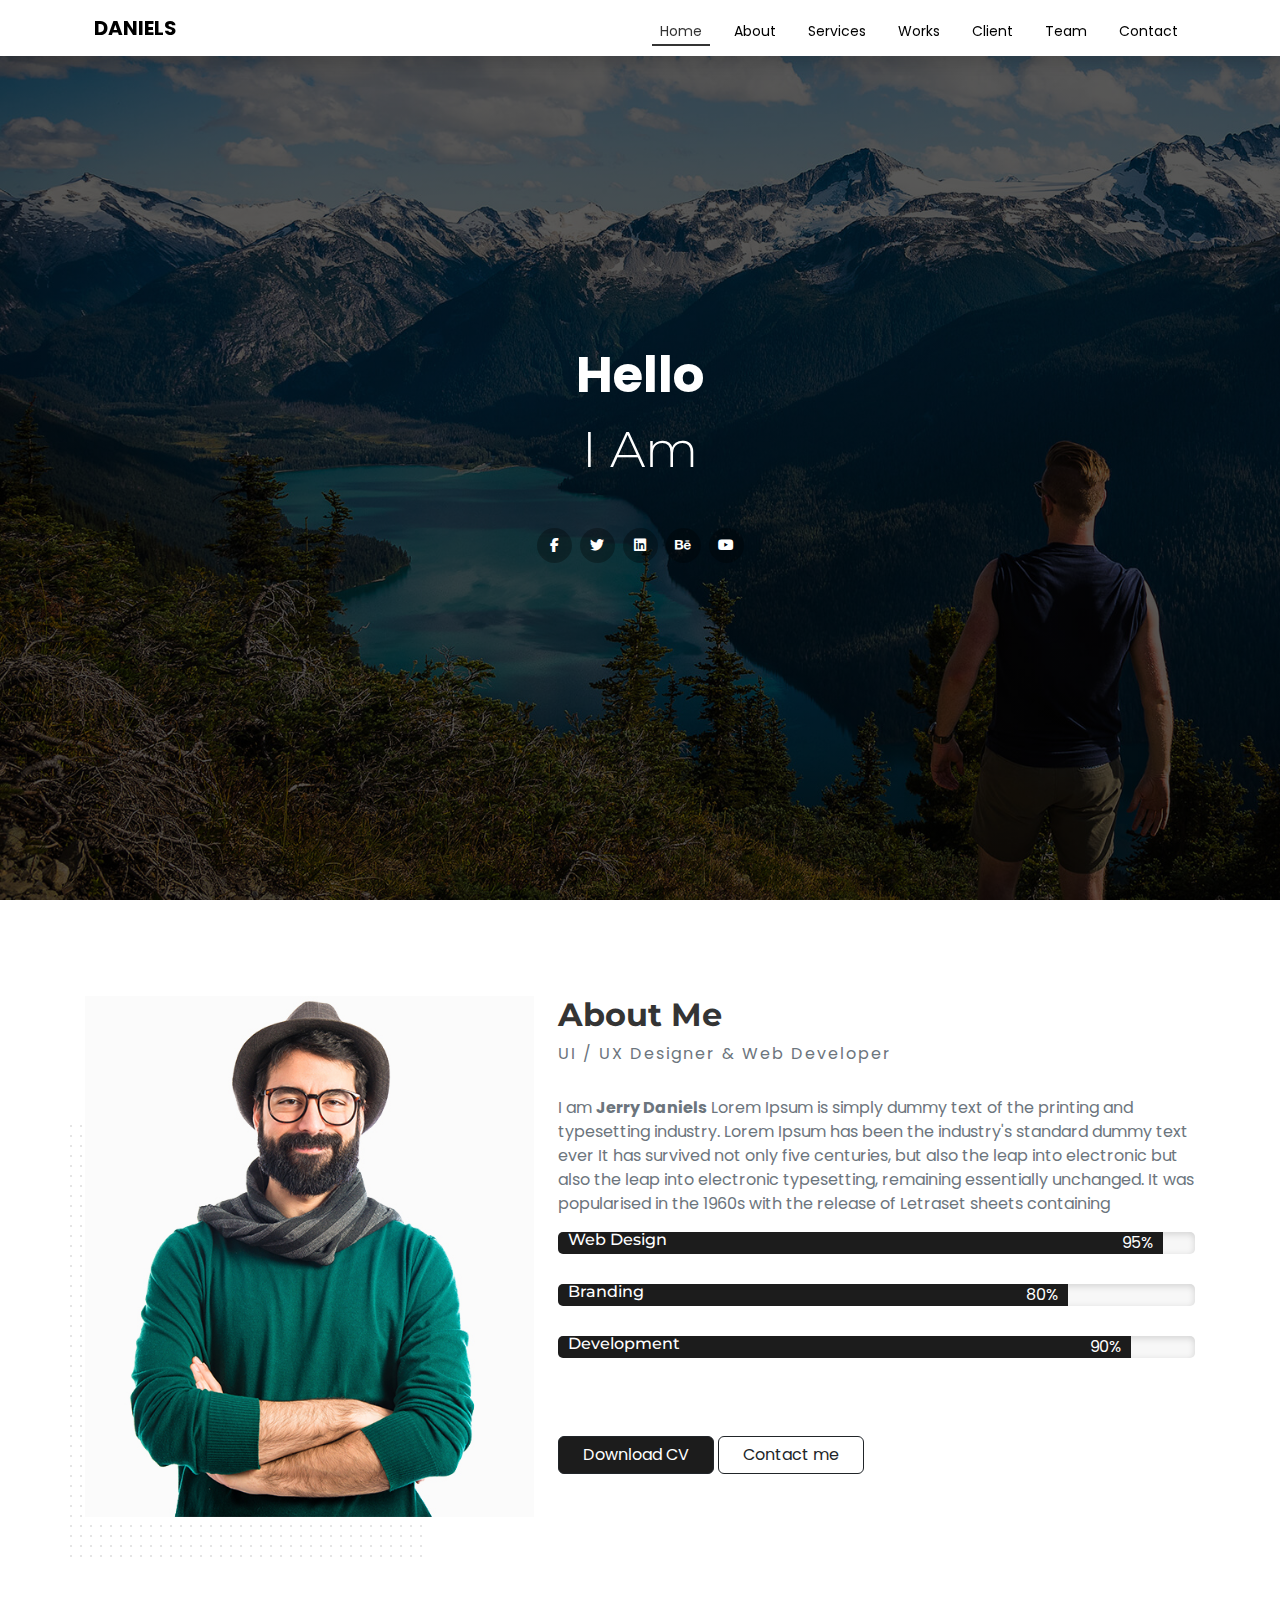
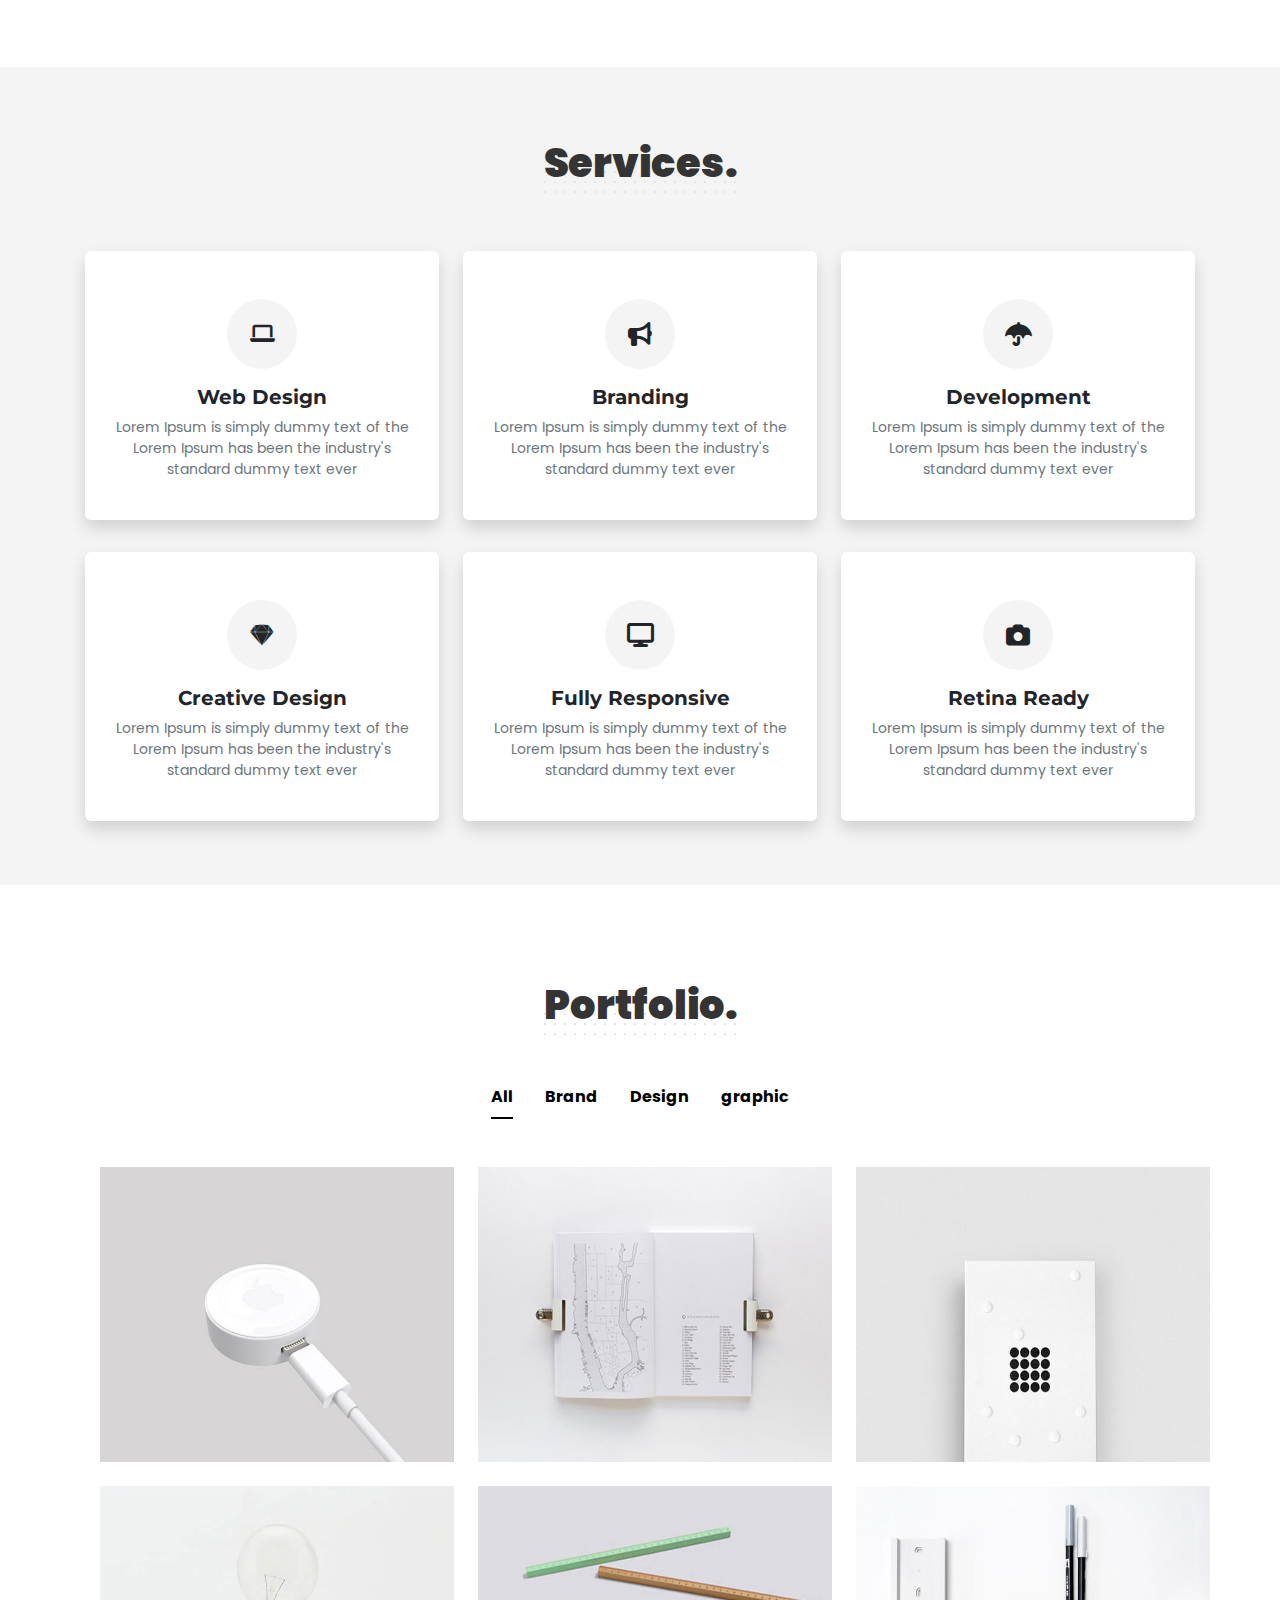
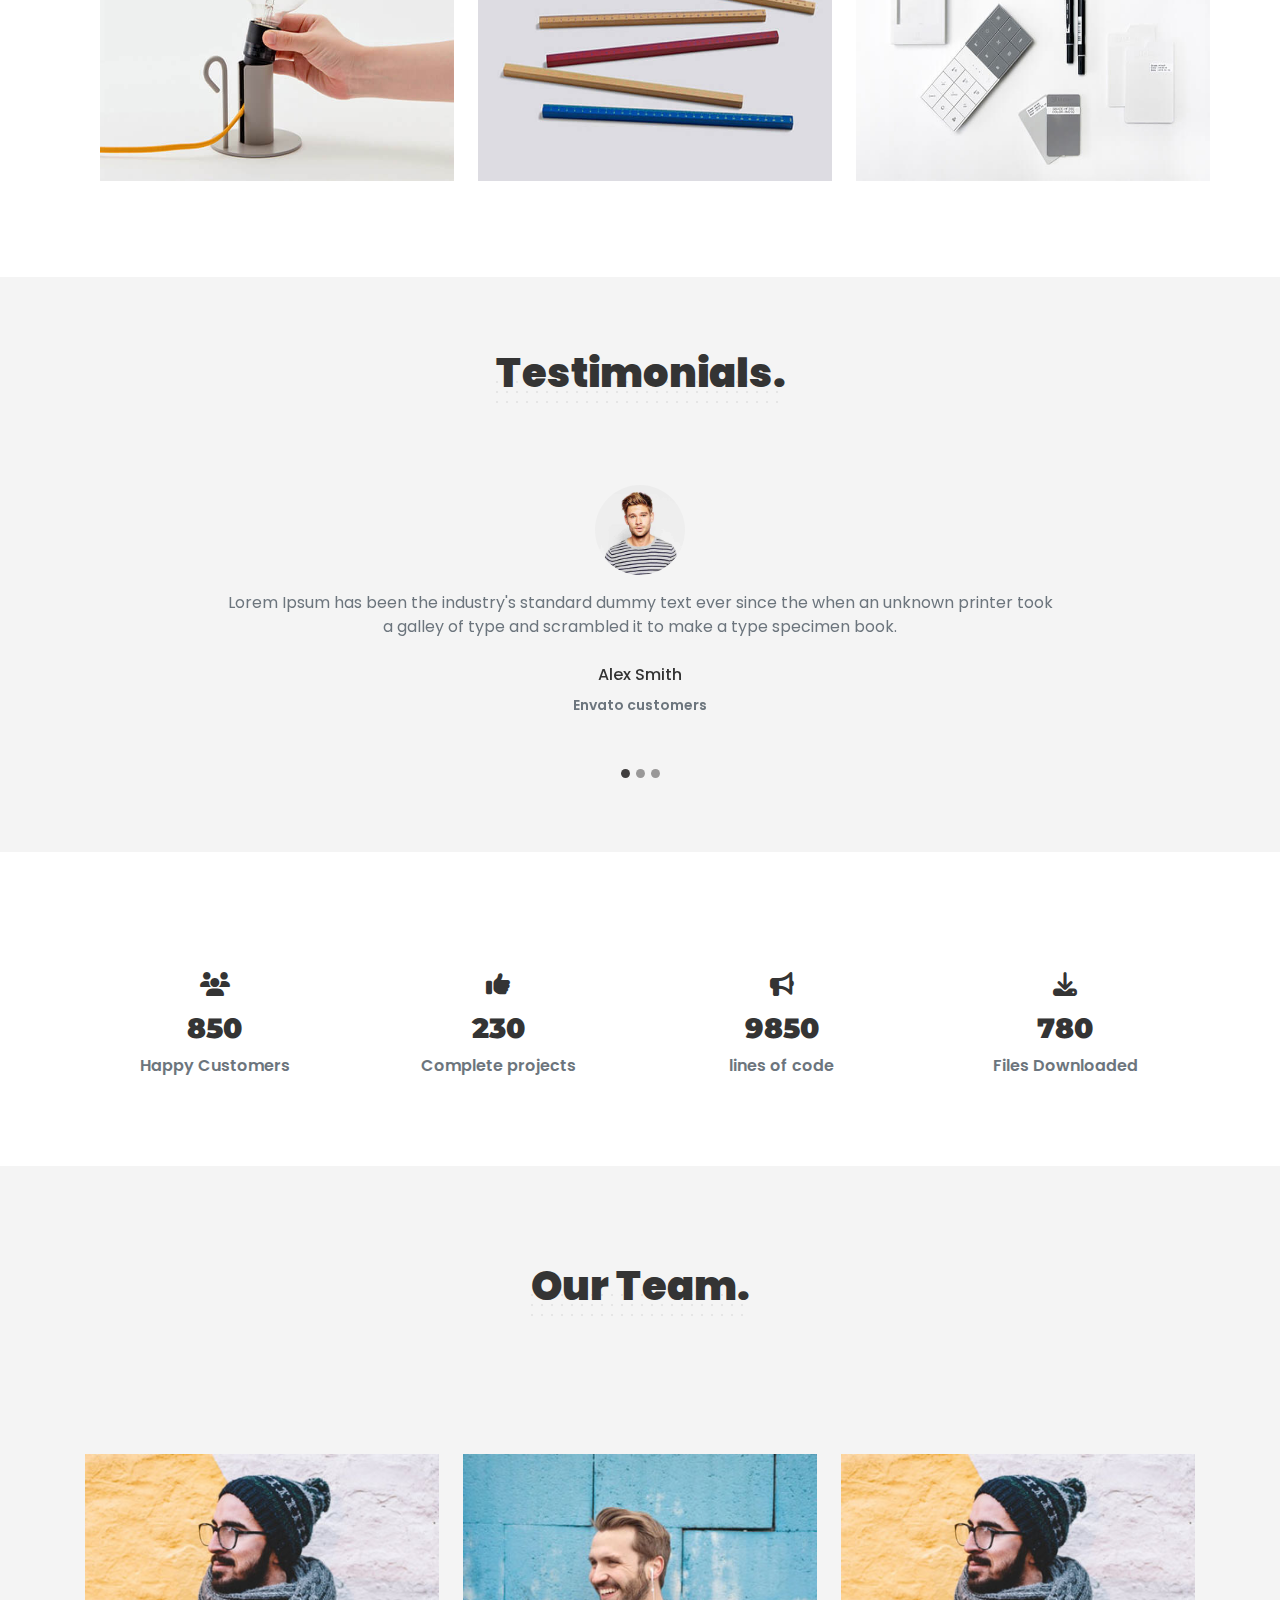
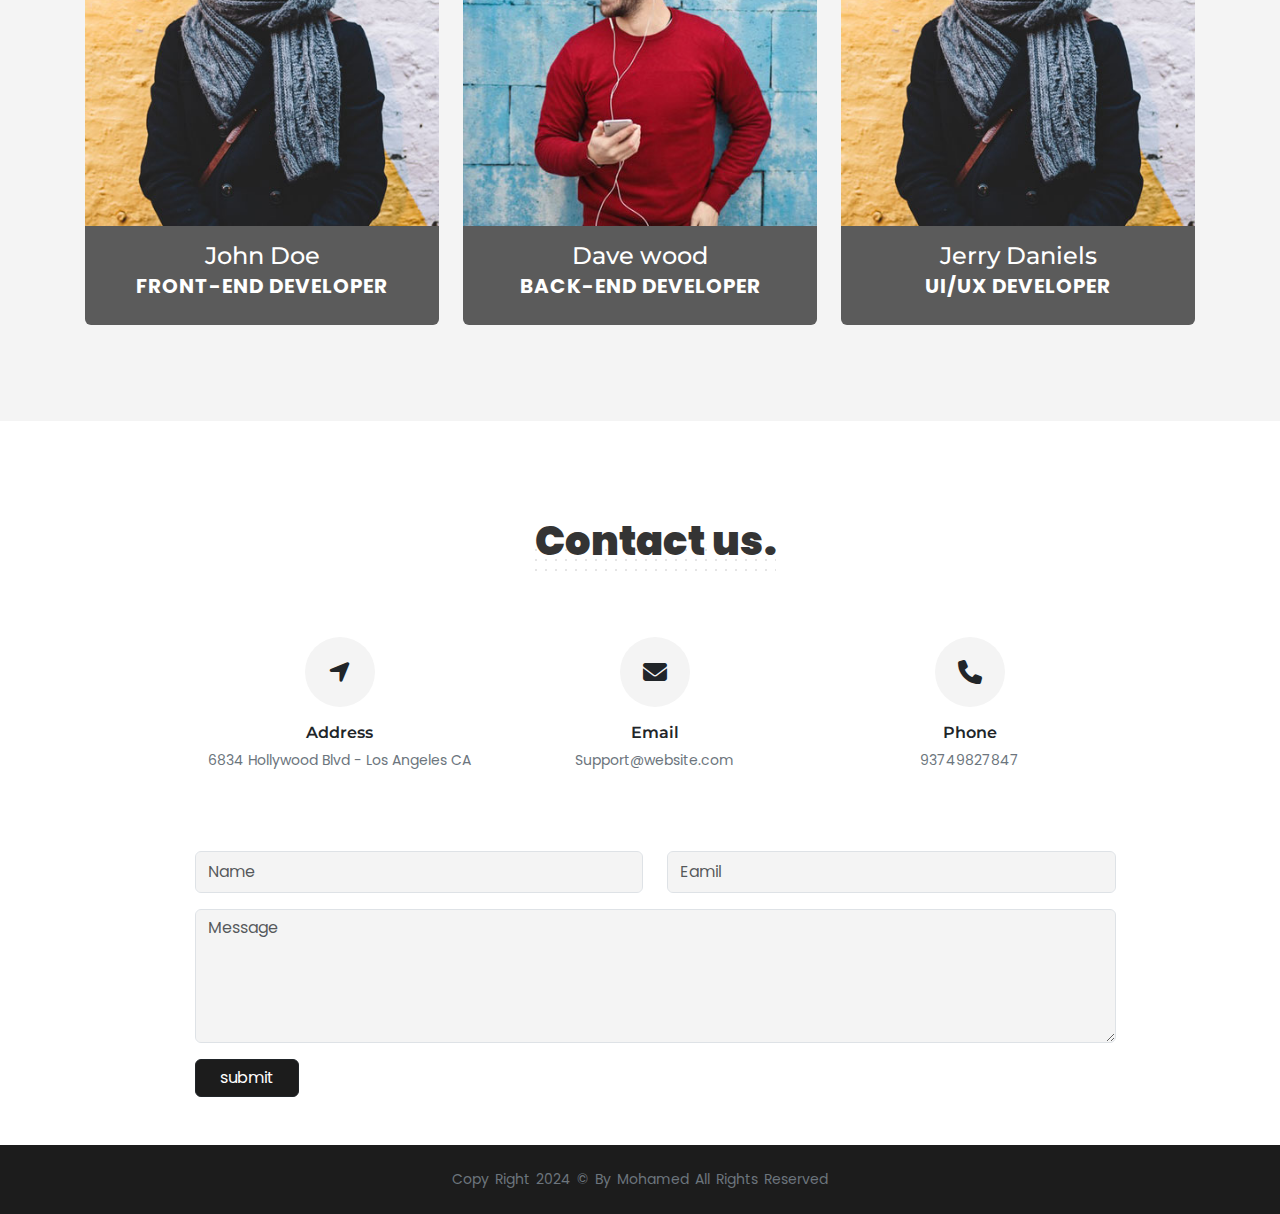
==== commit acf186f6: "make some updates on porfolio section and make some responsive" ====
--- a/index.html
+++ b/index.html
@@ -3,8 +3,8 @@
   <head>
     <meta charset="UTF-8" />
     <meta name="viewport" content="width=device-width, initial-scale=1.0" />
-    <title>Arbawy Bootstrap WorkShop</title>
-    <link rel="shortcut icon" href="photos/logo.jpeg" />
+    <title>Bootstrap WorkShop</title>
+    <link rel="shortcut icon" href="photos/favicon.ico" />
     <!-- fonts -->
     <link rel="preconnect" href="https://fonts.googleapis.com" />
     <link rel="preconnect" href="https://fonts.gstatic.com" crossorigin />
@@ -279,7 +279,7 @@
     <!-- !================Start porfolio=================================-->
     <section id="portfolio" class="py-5">
       <div class="container">
-        <div class="main-heading m-auto pb-5">
+        <div class="main-heading m-auto py-5">
           <span class="h2">Portfolio.</span>
         </div>
 
@@ -1103,7 +1103,7 @@
         </div>
 
         <div class="row">
-          <div class="col-md-10 offset-1">
+          <div class="col-md-10 offset-md-1">
             <div class="row gy-3">
               <div class="col-md-4">
                 <div
